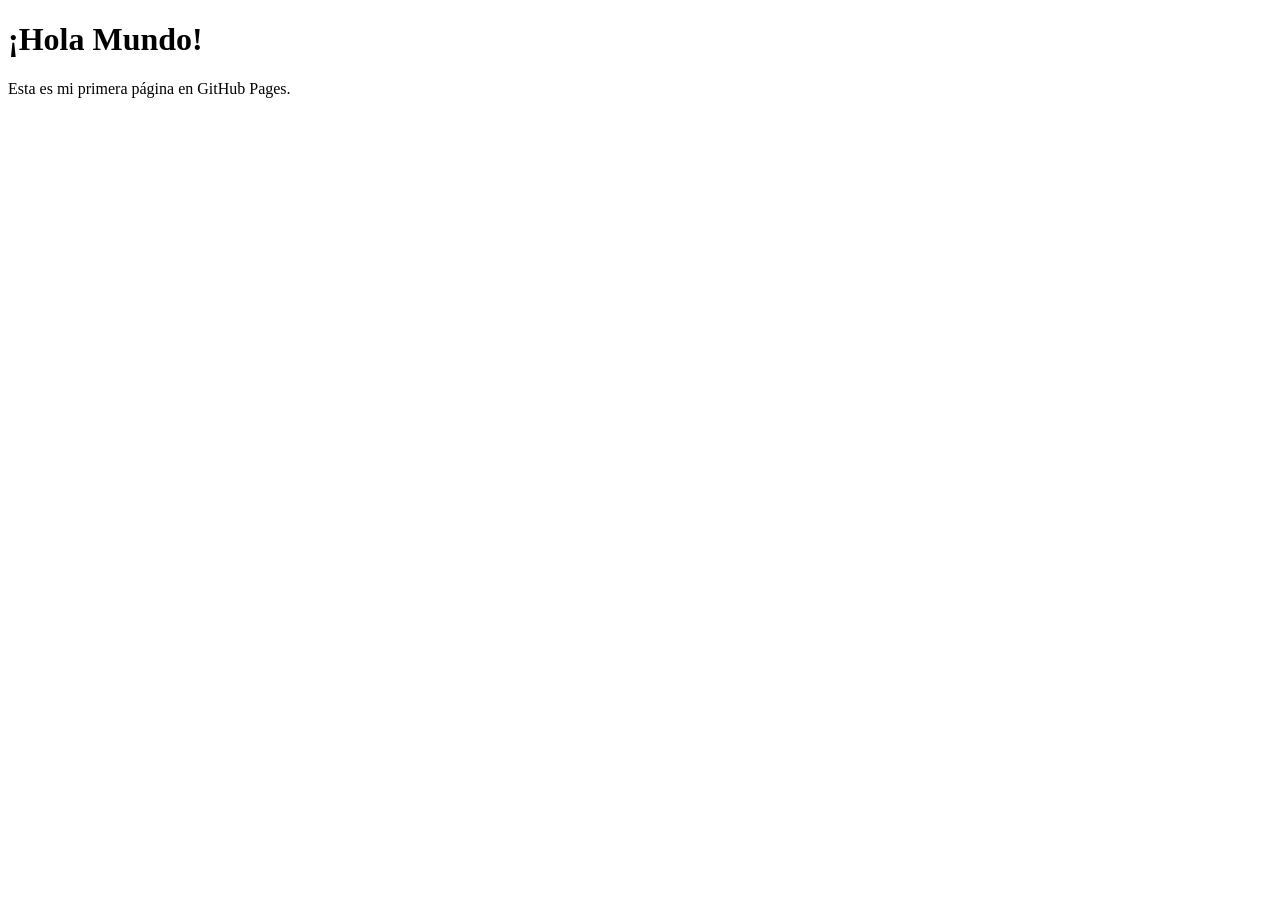
==== index.html @ 2bc8b4a2 "mi primer hola mundo" ====
<!DOCTYPE html>
<html lang="es">

<head>
    <meta charset="UTF-8">
    <meta name="viewport" content="width=device-width, initial-scale=1.0">
    <title>Mi Primera Página</title>
</head>

<body>
    <h1>¡Hola Mundo!</h1>
    <p>Esta es mi primera página en GitHub Pages.</p>
</body>

</html>
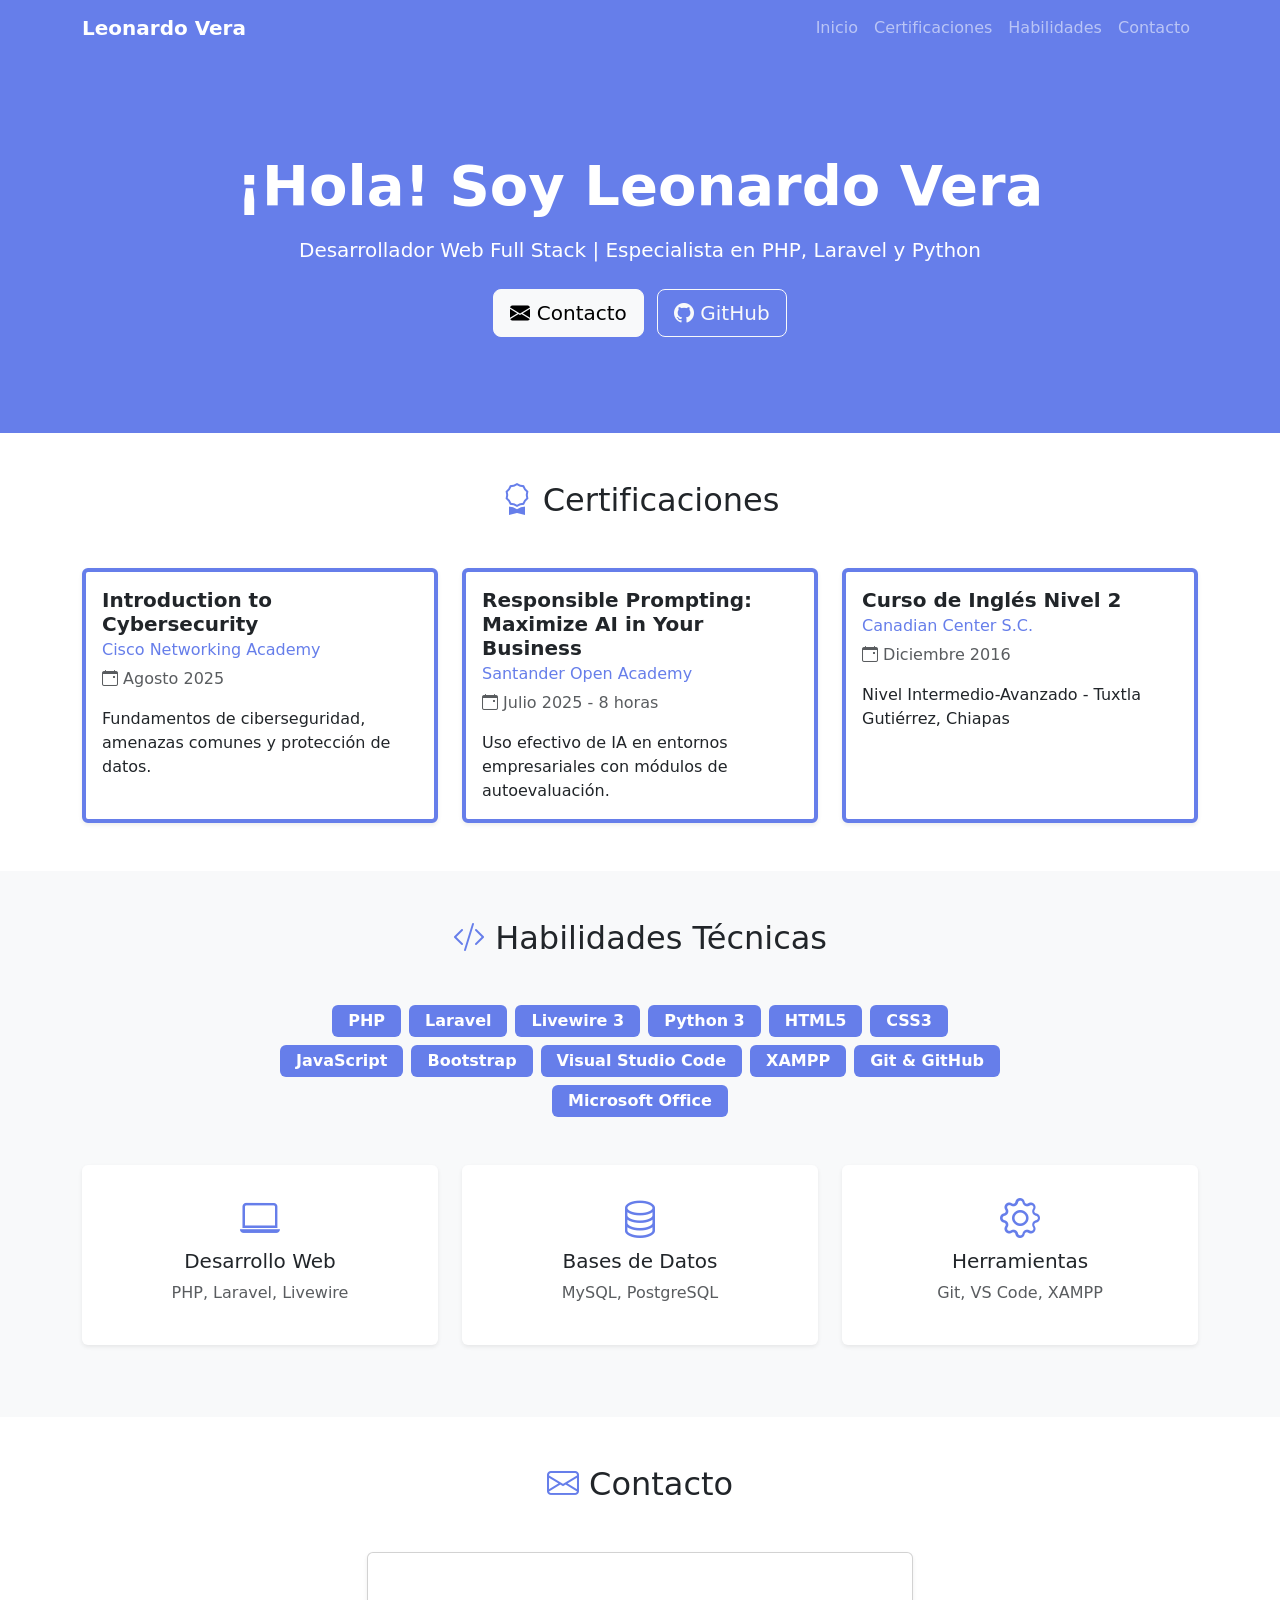
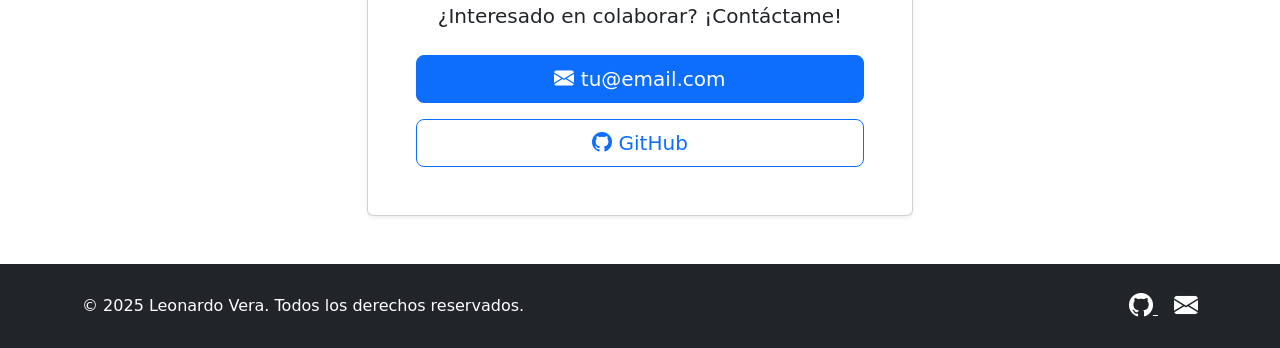
==== commit be27c5ab: "migracion de estilo" ====
--- a/index.html
+++ b/index.html
@@ -4,12 +4,223 @@
 <head>
     <meta charset="UTF-8">
     <meta name="viewport" content="width=device-width, initial-scale=1.0">
-    <title>Mi Primera Página</title>
+    <title>Leonardo Vera - Portafolio</title>
+
+    <!-- Bootstrap CSS -->
+    <link href="https://cdn.jsdelivr.net/npm/bootstrap@5.3.2/dist/css/bootstrap.min.css" rel="stylesheet">
+
+    <!-- Bootstrap Icons -->
+    <link rel="stylesheet" href="https://cdn.jsdelivr.net/npm/bootstrap-icons@1.11.1/font/bootstrap-icons.css">
+
+    <!-- Custom CSS (opcional para personalizaciones) -->
+    <link rel="stylesheet" href="css/styles.css">
 </head>
 
 <body>
-    <h1>¡Hola Mundo!</h1>
-    <p>Esta es mi primera página en GitHub Pages.</p>
+    <!-- Navbar -->
+    <nav class="navbar navbar-expand-lg navbar-dark bg-primary sticky-top">
+        <div class="container">
+            <a class="navbar-brand fw-bold" href="#inicio">Leonardo Vera</a>
+            <button class="navbar-toggler" type="button" data-bs-toggle="collapse" data-bs-target="#navbarNav">
+                <span class="navbar-toggler-icon"></span>
+            </button>
+            <div class="collapse navbar-collapse" id="navbarNav">
+                <ul class="navbar-nav ms-auto">
+                    <li class="nav-item">
+                        <a class="nav-link" href="#inicio">Inicio</a>
+                    </li>
+                    <li class="nav-item">
+                        <a class="nav-link" href="#certificaciones">Certificaciones</a>
+                    </li>
+                    <li class="nav-item">
+                        <a class="nav-link" href="#habilidades">Habilidades</a>
+                    </li>
+                    <li class="nav-item">
+                        <a class="nav-link" href="#contacto">Contacto</a>
+                    </li>
+                </ul>
+            </div>
+        </div>
+    </nav>
+
+    <!-- Hero Section -->
+    <section id="inicio" class="bg-primary text-white py-5">
+        <div class="container text-center py-5">
+            <h1 class="display-4 fw-bold mb-3">¡Hola! Soy Leonardo Vera</h1>
+            <p class="lead">Desarrollador Web Full Stack | Especialista en PHP, Laravel y Python</p>
+            <div class="mt-4">
+                <a href="#contacto" class="btn btn-light btn-lg me-2">
+                    <i class="bi bi-envelope-fill"></i> Contacto
+                </a>
+                <a href="https://github.com/LEOVERA0001" target="_blank" class="btn btn-outline-light btn-lg">
+                    <i class="bi bi-github"></i> GitHub
+                </a>
+            </div>
+        </div>
+    </section>
+
+    <!-- Certificaciones -->
+    <section id="certificaciones" class="py-5">
+        <div class="container">
+            <h2 class="text-center mb-5">
+                <i class="bi bi-award text-primary"></i> Certificaciones
+            </h2>
+
+            <div class="row g-4">
+                <div class="col-md-6 col-lg-4">
+                    <div class="card h-100 shadow-sm border-start border-primary border-4">
+                        <div class="card-body">
+                            <h5 class="card-title fw-bold">Introduction to Cybersecurity</h5>
+                            <h6 class="card-subtitle mb-2 text-primary">Cisco Networking Academy</h6>
+                            <p class="text-muted mb-3">
+                                <i class="bi bi-calendar-event"></i> Agosto 2025
+                            </p>
+                            <p class="card-text">
+                                Fundamentos de ciberseguridad, amenazas comunes y protección de datos.
+                            </p>
+                        </div>
+                    </div>
+                </div>
+
+                <div class="col-md-6 col-lg-4">
+                    <div class="card h-100 shadow-sm border-start border-primary border-4">
+                        <div class="card-body">
+                            <h5 class="card-title fw-bold">Responsible Prompting: Maximize AI in Your Business</h5>
+                            <h6 class="card-subtitle mb-2 text-primary">Santander Open Academy</h6>
+                            <p class="text-muted mb-3">
+                                <i class="bi bi-calendar-event"></i> Julio 2025 - 8 horas
+                            </p>
+                            <p class="card-text">
+                                Uso efectivo de IA en entornos empresariales con módulos de autoevaluación.
+                            </p>
+                        </div>
+                    </div>
+                </div>
+
+                <div class="col-md-6 col-lg-4">
+                    <div class="card h-100 shadow-sm border-start border-primary border-4">
+                        <div class="card-body">
+                            <h5 class="card-title fw-bold">Curso de Inglés Nivel 2</h5>
+                            <h6 class="card-subtitle mb-2 text-primary">Canadian Center S.C.</h6>
+                            <p class="text-muted mb-3">
+                                <i class="bi bi-calendar-event"></i> Diciembre 2016
+                            </p>
+                            <p class="card-text">
+                                Nivel Intermedio-Avanzado - Tuxtla Gutiérrez, Chiapas
+                            </p>
+                        </div>
+                    </div>
+                </div>
+            </div>
+        </div>
+    </section>
+
+    <!-- Habilidades -->
+    <section id="habilidades" class="py-5 bg-light">
+        <div class="container">
+            <h2 class="text-center mb-5">
+                <i class="bi bi-code-slash text-primary"></i> Habilidades Técnicas
+            </h2>
+
+            <div class="row justify-content-center">
+                <div class="col-lg-8">
+                    <div class="d-flex flex-wrap justify-content-center gap-2">
+                        <span class="badge bg-primary fs-6 py-2 px-3">PHP</span>
+                        <span class="badge bg-primary fs-6 py-2 px-3">Laravel</span>
+                        <span class="badge bg-primary fs-6 py-2 px-3">Livewire 3</span>
+                        <span class="badge bg-primary fs-6 py-2 px-3">Python 3</span>
+                        <span class="badge bg-primary fs-6 py-2 px-3">HTML5</span>
+                        <span class="badge bg-primary fs-6 py-2 px-3">CSS3</span>
+                        <span class="badge bg-primary fs-6 py-2 px-3">JavaScript</span>
+                        <span class="badge bg-primary fs-6 py-2 px-3">Bootstrap</span>
+                        <span class="badge bg-primary fs-6 py-2 px-3">Visual Studio Code</span>
+                        <span class="badge bg-primary fs-6 py-2 px-3">XAMPP</span>
+                        <span class="badge bg-primary fs-6 py-2 px-3">Git & GitHub</span>
+                        <span class="badge bg-primary fs-6 py-2 px-3">Microsoft Office</span>
+                    </div>
+                </div>
+            </div>
+
+            <!-- Herramientas adicionales -->
+            <div class="row mt-5">
+                <div class="col-md-4 text-center mb-4">
+                    <div class="p-4 bg-white rounded shadow-sm">
+                        <i class="bi bi-laptop text-primary fs-1 mb-3"></i>
+                        <h5>Desarrollo Web</h5>
+                        <p class="text-muted">PHP, Laravel, Livewire</p>
+                    </div>
+                </div>
+                <div class="col-md-4 text-center mb-4">
+                    <div class="p-4 bg-white rounded shadow-sm">
+                        <i class="bi bi-database text-primary fs-1 mb-3"></i>
+                        <h5>Bases de Datos</h5>
+                        <p class="text-muted">MySQL, PostgreSQL</p>
+                    </div>
+                </div>
+                <div class="col-md-4 text-center mb-4">
+                    <div class="p-4 bg-white rounded shadow-sm">
+                        <i class="bi bi-gear text-primary fs-1 mb-3"></i>
+                        <h5>Herramientas</h5>
+                        <p class="text-muted">Git, VS Code, XAMPP</p>
+                    </div>
+                </div>
+            </div>
+        </div>
+    </section>
+
+    <!-- Contacto -->
+    <section id="contacto" class="py-5">
+        <div class="container">
+            <h2 class="text-center mb-5">
+                <i class="bi bi-envelope text-primary"></i> Contacto
+            </h2>
+
+            <div class="row justify-content-center">
+                <div class="col-lg-6">
+                    <div class="card shadow-sm">
+                        <div class="card-body text-center p-5">
+                            <p class="lead mb-4">¿Interesado en colaborar? ¡Contáctame!</p>
+
+                            <div class="d-grid gap-3">
+                                <a href="mailto:tu@email.com" class="btn btn-primary btn-lg">
+                                    <i class="bi bi-envelope-fill"></i> tu@email.com
+                                </a>
+                                <a href="https://github.com/LEOVERA0001" target="_blank"
+                                    class="btn btn-outline-primary btn-lg">
+                                    <i class="bi bi-github"></i> GitHub
+                                </a>
+                            </div>
+                        </div>
+                    </div>
+                </div>
+            </div>
+        </div>
+    </section>
+
+    <!-- Footer -->
+    <footer class="bg-dark text-white py-4">
+        <div class="container">
+            <div class="row align-items-center">
+                <div class="col-md-6 text-center text-md-start mb-3 mb-md-0">
+                    <p class="mb-0">&copy; 2025 Leonardo Vera. Todos los derechos reservados.</p>
+                </div>
+                <div class="col-md-6 text-center text-md-end">
+                    <a href="https://github.com/LEOVERA0001" target="_blank" class="text-white me-3">
+                        <i class="bi bi-github fs-4"></i>
+                    </a>
+                    <a href="mailto:tu@email.com" class="text-white">
+                        <i class="bi bi-envelope-fill fs-4"></i>
+                    </a>
+                </div>
+            </div>
+        </div>
+    </footer>
+
+    <!-- Bootstrap JS Bundle -->
+    <script src="https://cdn.jsdelivr.net/npm/bootstrap@5.3.2/dist/js/bootstrap.bundle.min.js"></script>
+
+    <!-- Custom JS -->
+    <script src="js/main.js"></script>
 </body>
 
 </html>
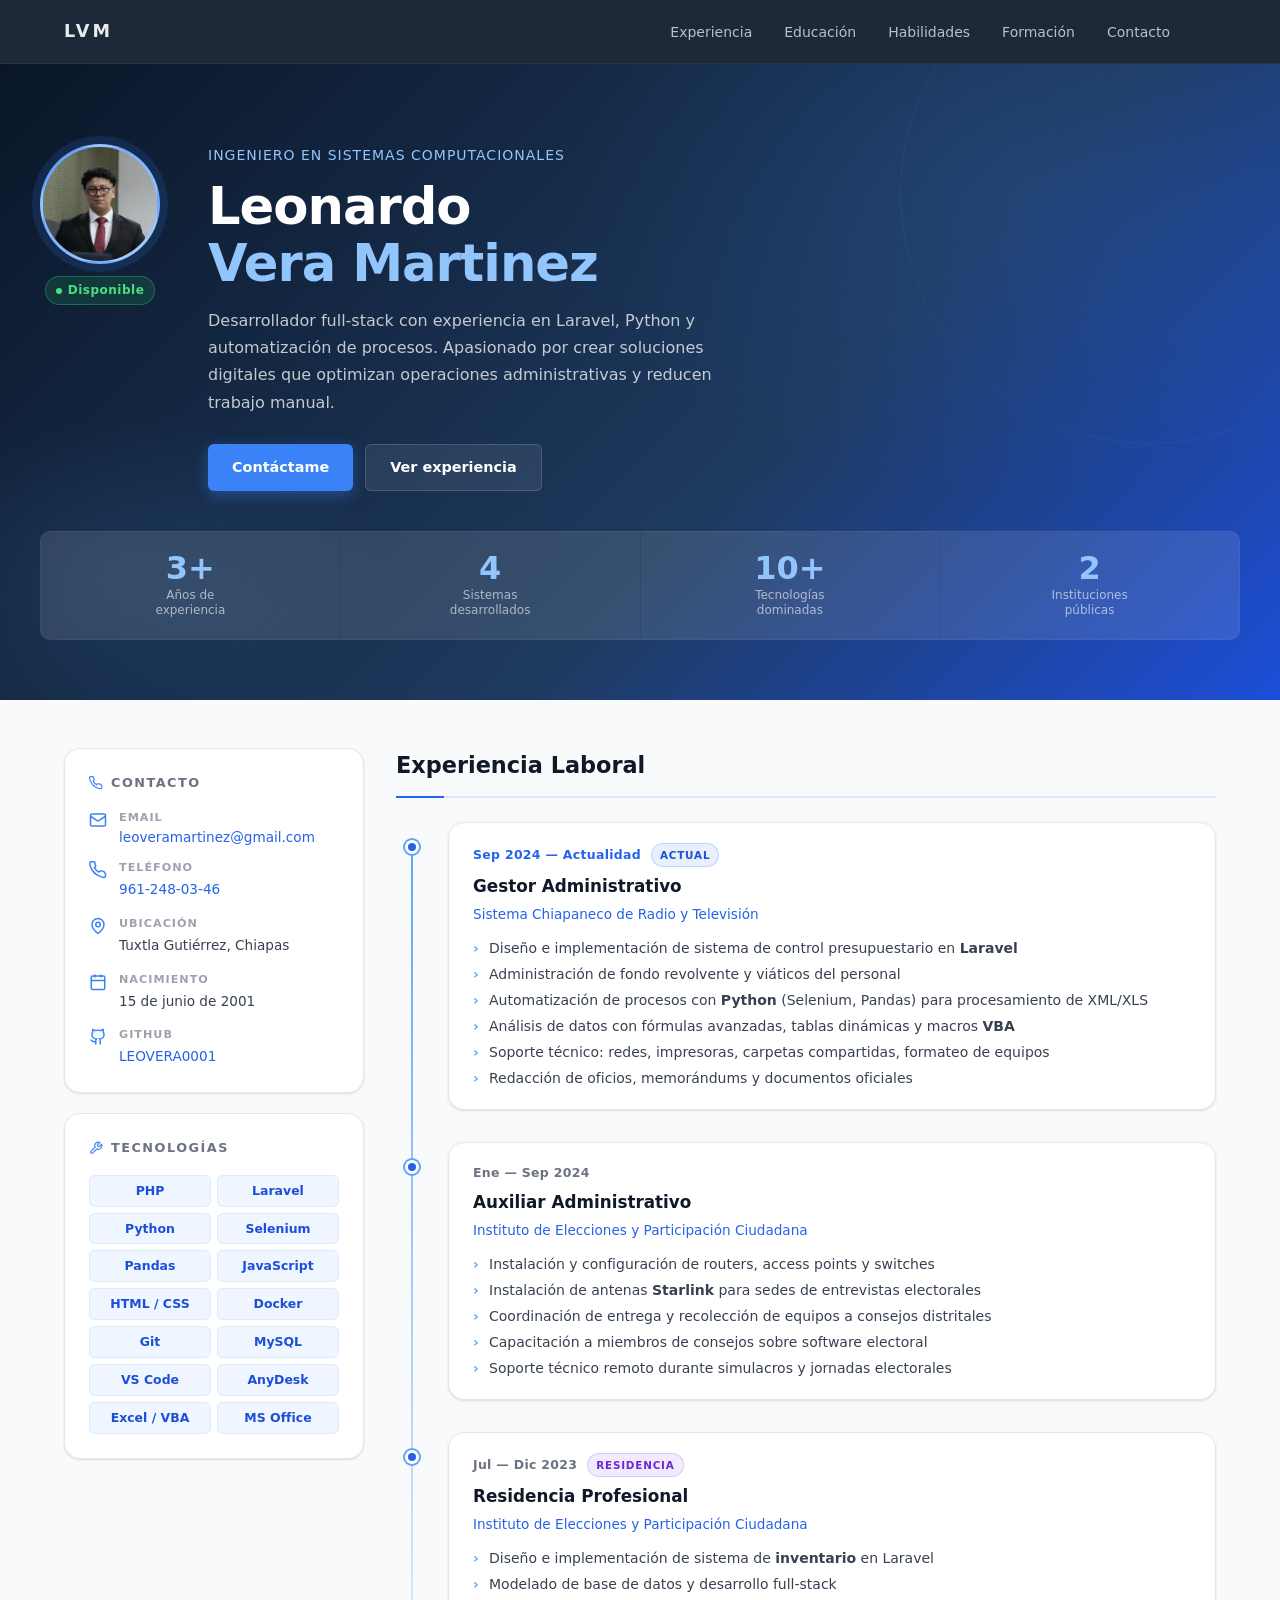
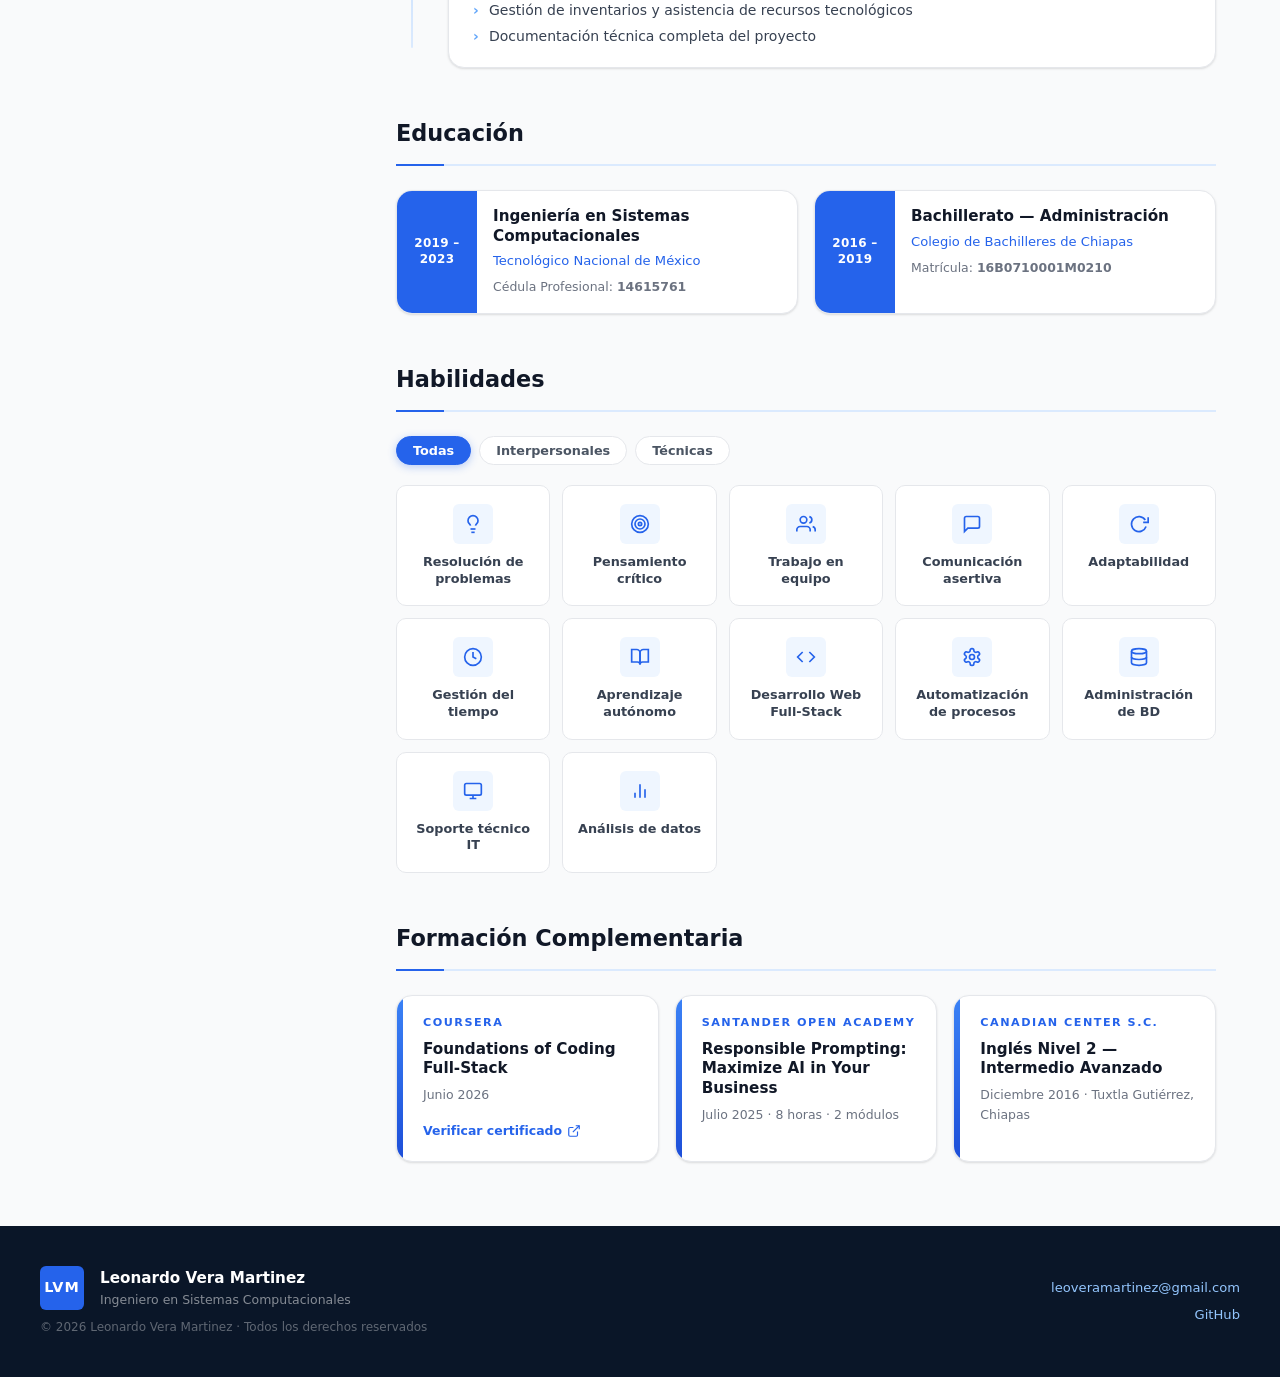
==== commit 3b6d38f8: "modificaciones cv" ====
--- a/index.html
+++ b/index.html
@@ -1,226 +1,402 @@
 <!DOCTYPE html>
 <html lang="es">
-
 <head>
     <meta charset="UTF-8">
     <meta name="viewport" content="width=device-width, initial-scale=1.0">
-    <title>Leonardo Vera - Portafolio</title>
-
-    <!-- Bootstrap CSS -->
-    <link href="https://cdn.jsdelivr.net/npm/bootstrap@5.3.2/dist/css/bootstrap.min.css" rel="stylesheet">
-
-    <!-- Bootstrap Icons -->
-    <link rel="stylesheet" href="https://cdn.jsdelivr.net/npm/bootstrap-icons@1.11.1/font/bootstrap-icons.css">
-
-    <!-- Custom CSS (opcional para personalizaciones) -->
+    <title>Leonardo Vera Martinez — Ingeniero en Sistemas</title>
     <link rel="stylesheet" href="css/styles.css">
 </head>
-
 <body>
-    <!-- Navbar -->
-    <nav class="navbar navbar-expand-lg navbar-dark bg-primary sticky-top">
-        <div class="container">
-            <a class="navbar-brand fw-bold" href="#inicio">Leonardo Vera</a>
-            <button class="navbar-toggler" type="button" data-bs-toggle="collapse" data-bs-target="#navbarNav">
-                <span class="navbar-toggler-icon"></span>
+
+    <!-- NAVEGACION -->
+    <nav class="nav" id="navbar">
+        <div class="nav__container">
+            <a href="#hero" class="nav__logo">LVM</a>
+            <ul class="nav__links" id="navLinks">
+                <li><a href="#experiencia" class="nav__link" data-section="experiencia">Experiencia</a></li>
+                <li><a href="#educacion"   class="nav__link" data-section="educacion">Educación</a></li>
+                <li><a href="#habilidades" class="nav__link" data-section="habilidades">Habilidades</a></li>
+                <li><a href="#formacion"   class="nav__link" data-section="formacion">Formación</a></li>
+                <li><a href="#contacto"    class="nav__link" data-section="contacto">Contacto</a></li>
+            </ul>
+            <button class="nav__hamburger" id="hamburger" aria-label="Abrir menú" aria-expanded="false">
+                <span></span><span></span><span></span>
             </button>
-            <div class="collapse navbar-collapse" id="navbarNav">
-                <ul class="navbar-nav ms-auto">
-                    <li class="nav-item">
-                        <a class="nav-link" href="#inicio">Inicio</a>
+        </div>
+        <div class="nav__mobile" id="mobileMenu" aria-hidden="true">
+            <ul class="nav__mobile-links">
+                <li><a href="#experiencia" class="nav__link">Experiencia</a></li>
+                <li><a href="#educacion"   class="nav__link">Educación</a></li>
+                <li><a href="#habilidades" class="nav__link">Habilidades</a></li>
+                <li><a href="#formacion"   class="nav__link">Formación</a></li>
+                <li><a href="#contacto"    class="nav__link">Contacto</a></li>
+            </ul>
+        </div>
+    </nav>
+
+    <!-- HERO -->
+    <header class="hero" id="hero">
+        <div class="hero__grid">
+            <div class="hero__avatar-wrap">
+                <div class="hero__avatar">
+                    <img src="resources/img/yo.jpg" alt="Leonardo Vera Martinez" class="hero__avatar-img">
+                </div>
+                <span class="hero__status">Disponible</span>
+            </div>
+
+            <div class="hero__body">
+                <p class="hero__eyebrow">Ingeniero en Sistemas Computacionales</p>
+                <h1 class="hero__name">Leonardo<br><span>Vera Martinez</span></h1>
+                <p class="hero__desc">
+                    Desarrollador full-stack con experiencia en Laravel, Python y automatización
+                    de procesos. Apasionado por crear soluciones digitales que optimizan
+                    operaciones administrativas y reducen trabajo manual.
+                </p>
+                <div class="hero__actions">
+                    <a href="#contacto" class="btn btn--primary">Contáctame</a>
+                    <a href="#experiencia" class="btn btn--ghost">Ver experiencia</a>
+                </div>
+            </div>
+
+            <div class="hero__stats">
+                <div class="hero__stat">
+                    <strong>3+</strong>
+                    <span>Años de<br>experiencia</span>
+                </div>
+                <div class="hero__stat">
+                    <strong>4</strong>
+                    <span>Sistemas<br>desarrollados</span>
+                </div>
+                <div class="hero__stat">
+                    <strong>10+</strong>
+                    <span>Tecnologías<br>dominadas</span>
+                </div>
+                <div class="hero__stat">
+                    <strong>2</strong>
+                    <span>Instituciones<br>públicas</span>
+                </div>
+            </div>
+        </div>
+    </header>
+
+    <!-- CONTENIDO PRINCIPAL -->
+    <main class="cv-layout">
+
+        <!-- COLUMNA LATERAL -->
+        <aside class="sidebar">
+
+            <!-- Contacto -->
+            <section class="card reveal" id="contacto">
+                <h2 class="card__title">
+                    <svg xmlns="http://www.w3.org/2000/svg" viewBox="0 0 24 24" fill="none" stroke="currentColor" stroke-width="2"><path d="M22 16.92v3a2 2 0 0 1-2.18 2 19.79 19.79 0 0 1-8.63-3.07A19.5 19.5 0 0 1 4.14 12a19.79 19.79 0 0 1-3.07-8.67A2 2 0 0 1 3.05 1h3a2 2 0 0 1 2 1.72c.127.96.361 1.903.7 2.81a2 2 0 0 1-.45 2.11L7.09 8.91a16 16 0 0 0 6 6l1.27-1.27a2 2 0 0 1 2.11-.45c.907.339 1.85.573 2.81.7A2 2 0 0 1 21 16z"/></svg>
+                    Contacto
+                </h2>
+                <ul class="contact-list">
+                    <li class="contact-item">
+                        <svg xmlns="http://www.w3.org/2000/svg" viewBox="0 0 24 24" fill="none" stroke="currentColor" stroke-width="2"><rect width="20" height="16" x="2" y="4" rx="2"/><path d="m22 7-8.97 5.7a1.94 1.94 0 0 1-2.06 0L2 7"/></svg>
+                        <div class="contact-detail">
+                            <span class="contact-label">Email</span>
+                            <button class="contact-copy" data-value="leoveramartinez@gmail.com" title="Copiar email">
+                                leoveramartinez@gmail.com
+                            </button>
+                        </div>
                     </li>
-                    <li class="nav-item">
-                        <a class="nav-link" href="#certificaciones">Certificaciones</a>
+                    <li class="contact-item">
+                        <svg xmlns="http://www.w3.org/2000/svg" viewBox="0 0 24 24" fill="none" stroke="currentColor" stroke-width="2"><path d="M22 16.92v3a2 2 0 0 1-2.18 2 19.79 19.79 0 0 1-8.63-3.07A19.5 19.5 0 0 1 4.14 12a19.79 19.79 0 0 1-3.07-8.67A2 2 0 0 1 3.05 1h3a2 2 0 0 1 2 1.72c.127.96.361 1.903.7 2.81a2 2 0 0 1-.45 2.11L7.09 8.91a16 16 0 0 0 6 6l1.27-1.27a2 2 0 0 1 2.11-.45c.907.339 1.85.573 2.81.7A2 2 0 0 1 21 16z"/></svg>
+                        <div class="contact-detail">
+                            <span class="contact-label">Teléfono</span>
+                            <a href="tel:9612480346" class="contact-link">961-248-03-46</a>
+                        </div>
                     </li>
-                    <li class="nav-item">
-                        <a class="nav-link" href="#habilidades">Habilidades</a>
+                    <li class="contact-item">
+                        <svg xmlns="http://www.w3.org/2000/svg" viewBox="0 0 24 24" fill="none" stroke="currentColor" stroke-width="2"><path d="M20 10c0 6-8 12-8 12s-8-6-8-12a8 8 0 0 1 16 0Z"/><circle cx="12" cy="10" r="3"/></svg>
+                        <div class="contact-detail">
+                            <span class="contact-label">Ubicación</span>
+                            <span class="contact-text">Tuxtla Gutiérrez, Chiapas</span>
+                        </div>
                     </li>
-                    <li class="nav-item">
-                        <a class="nav-link" href="#contacto">Contacto</a>
+                    <li class="contact-item">
+                        <svg xmlns="http://www.w3.org/2000/svg" viewBox="0 0 24 24" fill="none" stroke="currentColor" stroke-width="2"><rect width="18" height="18" x="3" y="4" rx="2" ry="2"/><line x1="16" x2="16" y1="2" y2="6"/><line x1="8" x2="8" y1="2" y2="6"/><line x1="3" x2="21" y1="10" y2="10"/></svg>
+                        <div class="contact-detail">
+                            <span class="contact-label">Nacimiento</span>
+                            <span class="contact-text">15 de junio de 2001</span>
+                        </div>
+                    </li>
+                    <li class="contact-item">
+                        <svg xmlns="http://www.w3.org/2000/svg" viewBox="0 0 24 24" fill="none" stroke="currentColor" stroke-width="2"><path d="M15 22v-4a4.8 4.8 0 0 0-1-3.5c3 0 6-2 6-5.5.08-1.25-.27-2.48-1-3.5.28-1.15.28-2.35 0-3.5 0 0-1 0-3 1.5-2.64-.5-5.36-.5-8 0C6 2 5 2 5 2c-.3 1.15-.3 2.35 0 3.5A5.403 5.403 0 0 0 4 9c0 3.5 3 5.5 6 5.5-.39.49-.68 1.05-.85 1.65-.17.6-.22 1.23-.15 1.85v4"/><path d="M9 18c-4.51 2-5-2-7-2"/></svg>
+                        <div class="contact-detail">
+                            <span class="contact-label">GitHub</span>
+                            <a href="https://github.com/LEOVERA0001" target="_blank" rel="noopener" class="contact-link">LEOVERA0001</a>
+                        </div>
                     </li>
                 </ul>
+            </section>
+
+            <!-- Herramientas -->
+            <section class="card reveal">
+                <h2 class="card__title">
+                    <svg xmlns="http://www.w3.org/2000/svg" viewBox="0 0 24 24" fill="none" stroke="currentColor" stroke-width="2"><path d="M14.7 6.3a1 1 0 0 0 0 1.4l1.6 1.6a1 1 0 0 0 1.4 0l3.77-3.77a6 6 0 0 1-7.94 7.94l-6.91 6.91a2.12 2.12 0 0 1-3-3l6.91-6.91a6 6 0 0 1 7.94-7.94l-3.76 3.76z"/></svg>
+                    Tecnologías
+                </h2>
+                <div class="tools-grid">
+                    <span class="tool">PHP</span>
+                    <span class="tool">Laravel</span>
+                    <span class="tool">Python</span>
+                    <span class="tool">Selenium</span>
+                    <span class="tool">Pandas</span>
+                    <span class="tool">JavaScript</span>
+                    <span class="tool">HTML / CSS</span>
+                    <span class="tool">Docker</span>
+                    <span class="tool">Git</span>
+                    <span class="tool">MySQL</span>
+                    <span class="tool">VS Code</span>
+                    <span class="tool">AnyDesk</span>
+                    <span class="tool">Excel / VBA</span>
+                    <span class="tool">MS Office</span>
+                </div>
+            </section>
+
+        </aside>
+
+        <!-- COLUMNA PRINCIPAL -->
+        <div class="main-content">
+
+            <!-- Experiencia -->
+            <section id="experiencia">
+                <h2 class="section-title">Experiencia Laboral</h2>
+
+                <div class="timeline">
+
+                    <article class="timeline-item reveal">
+                        <div class="timeline-dot"></div>
+                        <div class="timeline-card">
+                            <div class="timeline-meta">
+                                <span class="timeline-period current">Sep 2024 — Actualidad</span>
+                                <span class="timeline-badge">Actual</span>
+                            </div>
+                            <h3 class="timeline-role">Gestor Administrativo</h3>
+                            <p class="timeline-org">Sistema Chiapaneco de Radio y Televisión</p>
+                            <ul class="timeline-duties">
+                                <li>Diseño e implementación de sistema de control presupuestario en <strong>Laravel</strong></li>
+                                <li>Administración de fondo revolvente y viáticos del personal</li>
+                                <li>Automatización de procesos con <strong>Python</strong> (Selenium, Pandas) para procesamiento de XML/XLS</li>
+                                <li>Análisis de datos con fórmulas avanzadas, tablas dinámicas y macros <strong>VBA</strong></li>
+                                <li>Soporte técnico: redes, impresoras, carpetas compartidas, formateo de equipos</li>
+                                <li>Redacción de oficios, memorándums y documentos oficiales</li>
+                            </ul>
+                        </div>
+                    </article>
+
+                    <article class="timeline-item reveal">
+                        <div class="timeline-dot"></div>
+                        <div class="timeline-card">
+                            <div class="timeline-meta">
+                                <span class="timeline-period">Ene — Sep 2024</span>
+                            </div>
+                            <h3 class="timeline-role">Auxiliar Administrativo</h3>
+                            <p class="timeline-org">Instituto de Elecciones y Participación Ciudadana</p>
+                            <ul class="timeline-duties">
+                                <li>Instalación y configuración de routers, access points y switches</li>
+                                <li>Instalación de antenas <strong>Starlink</strong> para sedes de entrevistas electorales</li>
+                                <li>Coordinación de entrega y recolección de equipos a consejos distritales</li>
+                                <li>Capacitación a miembros de consejos sobre software electoral</li>
+                                <li>Soporte técnico remoto durante simulacros y jornadas electorales</li>
+                            </ul>
+                        </div>
+                    </article>
+
+                    <article class="timeline-item reveal">
+                        <div class="timeline-dot"></div>
+                        <div class="timeline-card">
+                            <div class="timeline-meta">
+                                <span class="timeline-period">Jul — Dic 2023</span>
+                                <span class="timeline-badge internship">Residencia</span>
+                            </div>
+                            <h3 class="timeline-role">Residencia Profesional</h3>
+                            <p class="timeline-org">Instituto de Elecciones y Participación Ciudadana</p>
+                            <ul class="timeline-duties">
+                                <li>Diseño e implementación de sistema de <strong>inventario</strong> en Laravel</li>
+                                <li>Modelado de base de datos y desarrollo full-stack</li>
+                                <li>Gestión de inventarios y asistencia de recursos tecnológicos</li>
+                                <li>Documentación técnica completa del proyecto</li>
+                            </ul>
+                        </div>
+                    </article>
+
+                </div>
+            </section>
+
+            <!-- Educacion -->
+            <section id="educacion">
+                <h2 class="section-title">Educación</h2>
+                <div class="edu-grid">
+                    <div class="edu-card reveal">
+                        <div class="edu-year">2019 – 2023</div>
+                        <div class="edu-body">
+                            <h3 class="edu-degree">Ingeniería en Sistemas Computacionales</h3>
+                            <p class="edu-school">Tecnológico Nacional de México</p>
+                            <p class="edu-detail">Cédula Profesional: <strong>14615761</strong></p>
+                        </div>
+                    </div>
+                    <div class="edu-card reveal">
+                        <div class="edu-year">2016 – 2019</div>
+                        <div class="edu-body">
+                            <h3 class="edu-degree">Bachillerato — Administración</h3>
+                            <p class="edu-school">Colegio de Bachilleres de Chiapas</p>
+                            <p class="edu-detail">Matrícula: <strong>16B0710001M0210</strong></p>
+                        </div>
+                    </div>
+                </div>
+            </section>
+
+            <!-- Habilidades -->
+            <section id="habilidades">
+                <h2 class="section-title">Habilidades</h2>
+                <div class="skills-filters" role="group" aria-label="Filtrar habilidades">
+                    <button class="filter-btn active" data-filter="all">Todas</button>
+                    <button class="filter-btn" data-filter="soft">Interpersonales</button>
+                    <button class="filter-btn" data-filter="tech">Técnicas</button>
+                </div>
+                <div class="skills-grid" id="skillsGrid">
+                    <div class="skill-card reveal" data-category="soft">
+                        <div class="skill-icon">
+                            <svg xmlns="http://www.w3.org/2000/svg" viewBox="0 0 24 24" fill="none" stroke="currentColor" stroke-width="2"><path d="M15 14c.2-1 .7-1.7 1.5-2.5 1-.9 1.5-2.2 1.5-3.5A6 6 0 0 0 6 8c0 1 .2 2.2 1.5 3.5.7.7 1.3 1.5 1.5 2.5"/><path d="M9 18h6"/><path d="M10 22h4"/></svg>
+                        </div>
+                        <p>Resolución de problemas</p>
+                    </div>
+                    <div class="skill-card reveal" data-category="soft">
+                        <div class="skill-icon">
+                            <svg xmlns="http://www.w3.org/2000/svg" viewBox="0 0 24 24" fill="none" stroke="currentColor" stroke-width="2"><circle cx="12" cy="12" r="10"/><circle cx="12" cy="12" r="6"/><circle cx="12" cy="12" r="2"/></svg>
+                        </div>
+                        <p>Pensamiento crítico</p>
+                    </div>
+                    <div class="skill-card reveal" data-category="soft">
+                        <div class="skill-icon">
+                            <svg xmlns="http://www.w3.org/2000/svg" viewBox="0 0 24 24" fill="none" stroke="currentColor" stroke-width="2"><path d="M17 21v-2a4 4 0 0 0-4-4H5a4 4 0 0 0-4 4v2"/><circle cx="9" cy="7" r="4"/><path d="M23 21v-2a4 4 0 0 0-3-3.87M16 3.13a4 4 0 0 1 0 7.75"/></svg>
+                        </div>
+                        <p>Trabajo en equipo</p>
+                    </div>
+                    <div class="skill-card reveal" data-category="soft">
+                        <div class="skill-icon">
+                            <svg xmlns="http://www.w3.org/2000/svg" viewBox="0 0 24 24" fill="none" stroke="currentColor" stroke-width="2"><path d="M21 15a2 2 0 0 1-2 2H7l-4 4V5a2 2 0 0 1 2-2h14a2 2 0 0 1 2 2z"/></svg>
+                        </div>
+                        <p>Comunicación asertiva</p>
+                    </div>
+                    <div class="skill-card reveal" data-category="soft">
+                        <div class="skill-icon">
+                            <svg xmlns="http://www.w3.org/2000/svg" viewBox="0 0 24 24" fill="none" stroke="currentColor" stroke-width="2"><polyline points="23 4 23 10 17 10"/><path d="M20.49 15a9 9 0 1 1-.94-7.81"/></svg>
+                        </div>
+                        <p>Adaptabilidad</p>
+                    </div>
+                    <div class="skill-card reveal" data-category="soft">
+                        <div class="skill-icon">
+                            <svg xmlns="http://www.w3.org/2000/svg" viewBox="0 0 24 24" fill="none" stroke="currentColor" stroke-width="2"><circle cx="12" cy="12" r="10"/><polyline points="12 6 12 12 16 14"/></svg>
+                        </div>
+                        <p>Gestión del tiempo</p>
+                    </div>
+                    <div class="skill-card reveal" data-category="soft">
+                        <div class="skill-icon">
+                            <svg xmlns="http://www.w3.org/2000/svg" viewBox="0 0 24 24" fill="none" stroke="currentColor" stroke-width="2"><path d="M2 3h6a4 4 0 0 1 4 4v14a3 3 0 0 0-3-3H2z"/><path d="M22 3h-6a4 4 0 0 0-4 4v14a3 3 0 0 1 3-3h7z"/></svg>
+                        </div>
+                        <p>Aprendizaje autónomo</p>
+                    </div>
+                    <div class="skill-card reveal" data-category="tech">
+                        <div class="skill-icon">
+                            <svg xmlns="http://www.w3.org/2000/svg" viewBox="0 0 24 24" fill="none" stroke="currentColor" stroke-width="2"><polyline points="16 18 22 12 16 6"/><polyline points="8 6 2 12 8 18"/></svg>
+                        </div>
+                        <p>Desarrollo Web Full-Stack</p>
+                    </div>
+                    <div class="skill-card reveal" data-category="tech">
+                        <div class="skill-icon">
+                            <svg xmlns="http://www.w3.org/2000/svg" viewBox="0 0 24 24" fill="none" stroke="currentColor" stroke-width="2"><path d="M12.22 2h-.44a2 2 0 0 0-2 2v.18a2 2 0 0 1-1 1.73l-.43.25a2 2 0 0 1-2 0l-.15-.08a2 2 0 0 0-2.73.73l-.22.38a2 2 0 0 0 .73 2.73l.15.1a2 2 0 0 1 1 1.72v.51a2 2 0 0 1-1 1.74l-.15.09a2 2 0 0 0-.73 2.73l.22.38a2 2 0 0 0 2.73.73l.15-.08a2 2 0 0 1 2 0l.43.25a2 2 0 0 1 1 1.73V20a2 2 0 0 0 2 2h.44a2 2 0 0 0 2-2v-.18a2 2 0 0 1 1-1.73l.43-.25a2 2 0 0 1 2 0l.15.08a2 2 0 0 0 2.73-.73l.22-.39a2 2 0 0 0-.73-2.73l-.15-.08a2 2 0 0 1-1-1.74v-.5a2 2 0 0 1 1-1.74l.15-.09a2 2 0 0 0 .73-2.73l-.22-.38a2 2 0 0 0-2.73-.73l-.15.08a2 2 0 0 1-2 0l-.43-.25a2 2 0 0 1-1-1.73V4a2 2 0 0 0-2-2z"/><circle cx="12" cy="12" r="3"/></svg>
+                        </div>
+                        <p>Automatización de procesos</p>
+                    </div>
+                    <div class="skill-card reveal" data-category="tech">
+                        <div class="skill-icon">
+                            <svg xmlns="http://www.w3.org/2000/svg" viewBox="0 0 24 24" fill="none" stroke="currentColor" stroke-width="2"><ellipse cx="12" cy="5" rx="9" ry="3"/><path d="M21 12c0 1.66-4 3-9 3s-9-1.34-9-3"/><path d="M3 5v14c0 1.66 4 3 9 3s9-1.34 9-3V5"/></svg>
+                        </div>
+                        <p>Administración de BD</p>
+                    </div>
+                    <div class="skill-card reveal" data-category="tech">
+                        <div class="skill-icon">
+                            <svg xmlns="http://www.w3.org/2000/svg" viewBox="0 0 24 24" fill="none" stroke="currentColor" stroke-width="2"><rect x="2" y="3" width="20" height="14" rx="2"/><path d="M8 21h8M12 17v4"/></svg>
+                        </div>
+                        <p>Soporte técnico IT</p>
+                    </div>
+                    <div class="skill-card reveal" data-category="tech">
+                        <div class="skill-icon">
+                            <svg xmlns="http://www.w3.org/2000/svg" viewBox="0 0 24 24" fill="none" stroke="currentColor" stroke-width="2"><line x1="18" y1="20" x2="18" y2="10"/><line x1="12" y1="20" x2="12" y2="4"/><line x1="6" y1="20" x2="6" y2="14"/></svg>
+                        </div>
+                        <p>Análisis de datos</p>
+                    </div>
+                </div>
+            </section>
+
+            <!-- Formación Complementaria -->
+            <section id="formacion">
+                <h2 class="section-title">Formación Complementaria</h2>
+                <div class="cert-grid">
+
+                    <div class="cert-card reveal">
+                        <div class="cert-stripe"></div>
+                        <div class="cert-body">
+                            <span class="cert-issuer">Coursera</span>
+                            <h3 class="cert-name">Foundations of Coding Full-Stack</h3>
+                            <p class="cert-date">Junio 2026</p>
+                            <a href="https://coursera.org/verify/SC9LSW78S19R" target="_blank" rel="noopener" class="cert-verify">
+                                Verificar certificado
+                                <svg xmlns="http://www.w3.org/2000/svg" viewBox="0 0 24 24" fill="none" stroke="currentColor" stroke-width="2" width="14" height="14"><path d="M18 13v6a2 2 0 0 1-2 2H5a2 2 0 0 1-2-2V8a2 2 0 0 1 2-2h6"/><polyline points="15 3 21 3 21 9"/><line x1="10" x2="21" y1="14" y2="3"/></svg>
+                            </a>
+                        </div>
+                    </div>
+
+                    <div class="cert-card reveal">
+                        <div class="cert-stripe"></div>
+                        <div class="cert-body">
+                            <span class="cert-issuer">Santander Open Academy</span>
+                            <h3 class="cert-name">Responsible Prompting: Maximize AI in Your Business</h3>
+                            <p class="cert-date">Julio 2025 · 8 horas · 2 módulos</p>
+                        </div>
+                    </div>
+
+                    <div class="cert-card reveal">
+                        <div class="cert-stripe"></div>
+                        <div class="cert-body">
+                            <span class="cert-issuer">Canadian Center S.C.</span>
+                            <h3 class="cert-name">Inglés Nivel 2 — Intermedio Avanzado</h3>
+                            <p class="cert-date">Diciembre 2016 · Tuxtla Gutiérrez, Chiapas</p>
+                        </div>
+                    </div>
+
+                </div>
+            </section>
+
+        </div><!-- /main-content -->
+
+    </main>
+
+    <!-- FOOTER -->
+    <footer class="footer">
+        <div class="footer__inner">
+            <div class="footer__brand">
+                <span class="footer__initials">LVM</span>
+                <div>
+                    <p class="footer__name">Leonardo Vera Martinez</p>
+                    <p class="footer__title">Ingeniero en Sistemas Computacionales</p>
+                </div>
             </div>
-        </div>
-    </nav>
-
-    <!-- Hero Section -->
-    <section id="inicio" class="bg-primary text-white py-5">
-        <div class="container text-center py-5">
-            <h1 class="display-4 fw-bold mb-3">¡Hola! Soy Leonardo Vera</h1>
-            <p class="lead">Desarrollador Web Full Stack | Especialista en PHP, Laravel y Python</p>
-            <div class="mt-4">
-                <a href="#contacto" class="btn btn-light btn-lg me-2">
-                    <i class="bi bi-envelope-fill"></i> Contacto
-                </a>
-                <a href="https://github.com/LEOVERA0001" target="_blank" class="btn btn-outline-light btn-lg">
-                    <i class="bi bi-github"></i> GitHub
-                </a>
+            <div class="footer__links">
+                <a href="mailto:leoveramartinez@gmail.com" class="footer__link">leoveramartinez@gmail.com</a>
+                <a href="https://github.com/LEOVERA0001" target="_blank" rel="noopener" class="footer__link">GitHub</a>
             </div>
-        </div>
-    </section>
-
-    <!-- Certificaciones -->
-    <section id="certificaciones" class="py-5">
-        <div class="container">
-            <h2 class="text-center mb-5">
-                <i class="bi bi-award text-primary"></i> Certificaciones
-            </h2>
-
-            <div class="row g-4">
-                <div class="col-md-6 col-lg-4">
-                    <div class="card h-100 shadow-sm border-start border-primary border-4">
-                        <div class="card-body">
-                            <h5 class="card-title fw-bold">Introduction to Cybersecurity</h5>
-                            <h6 class="card-subtitle mb-2 text-primary">Cisco Networking Academy</h6>
-                            <p class="text-muted mb-3">
-                                <i class="bi bi-calendar-event"></i> Agosto 2025
-                            </p>
-                            <p class="card-text">
-                                Fundamentos de ciberseguridad, amenazas comunes y protección de datos.
-                            </p>
-                        </div>
-                    </div>
-                </div>
-
-                <div class="col-md-6 col-lg-4">
-                    <div class="card h-100 shadow-sm border-start border-primary border-4">
-                        <div class="card-body">
-                            <h5 class="card-title fw-bold">Responsible Prompting: Maximize AI in Your Business</h5>
-                            <h6 class="card-subtitle mb-2 text-primary">Santander Open Academy</h6>
-                            <p class="text-muted mb-3">
-                                <i class="bi bi-calendar-event"></i> Julio 2025 - 8 horas
-                            </p>
-                            <p class="card-text">
-                                Uso efectivo de IA en entornos empresariales con módulos de autoevaluación.
-                            </p>
-                        </div>
-                    </div>
-                </div>
-
-                <div class="col-md-6 col-lg-4">
-                    <div class="card h-100 shadow-sm border-start border-primary border-4">
-                        <div class="card-body">
-                            <h5 class="card-title fw-bold">Curso de Inglés Nivel 2</h5>
-                            <h6 class="card-subtitle mb-2 text-primary">Canadian Center S.C.</h6>
-                            <p class="text-muted mb-3">
-                                <i class="bi bi-calendar-event"></i> Diciembre 2016
-                            </p>
-                            <p class="card-text">
-                                Nivel Intermedio-Avanzado - Tuxtla Gutiérrez, Chiapas
-                            </p>
-                        </div>
-                    </div>
-                </div>
-            </div>
-        </div>
-    </section>
-
-    <!-- Habilidades -->
-    <section id="habilidades" class="py-5 bg-light">
-        <div class="container">
-            <h2 class="text-center mb-5">
-                <i class="bi bi-code-slash text-primary"></i> Habilidades Técnicas
-            </h2>
-
-            <div class="row justify-content-center">
-                <div class="col-lg-8">
-                    <div class="d-flex flex-wrap justify-content-center gap-2">
-                        <span class="badge bg-primary fs-6 py-2 px-3">PHP</span>
-                        <span class="badge bg-primary fs-6 py-2 px-3">Laravel</span>
-                        <span class="badge bg-primary fs-6 py-2 px-3">Livewire 3</span>
-                        <span class="badge bg-primary fs-6 py-2 px-3">Python 3</span>
-                        <span class="badge bg-primary fs-6 py-2 px-3">HTML5</span>
-                        <span class="badge bg-primary fs-6 py-2 px-3">CSS3</span>
-                        <span class="badge bg-primary fs-6 py-2 px-3">JavaScript</span>
-                        <span class="badge bg-primary fs-6 py-2 px-3">Bootstrap</span>
-                        <span class="badge bg-primary fs-6 py-2 px-3">Visual Studio Code</span>
-                        <span class="badge bg-primary fs-6 py-2 px-3">XAMPP</span>
-                        <span class="badge bg-primary fs-6 py-2 px-3">Git & GitHub</span>
-                        <span class="badge bg-primary fs-6 py-2 px-3">Microsoft Office</span>
-                    </div>
-                </div>
-            </div>
-
-            <!-- Herramientas adicionales -->
-            <div class="row mt-5">
-                <div class="col-md-4 text-center mb-4">
-                    <div class="p-4 bg-white rounded shadow-sm">
-                        <i class="bi bi-laptop text-primary fs-1 mb-3"></i>
-                        <h5>Desarrollo Web</h5>
-                        <p class="text-muted">PHP, Laravel, Livewire</p>
-                    </div>
-                </div>
-                <div class="col-md-4 text-center mb-4">
-                    <div class="p-4 bg-white rounded shadow-sm">
-                        <i class="bi bi-database text-primary fs-1 mb-3"></i>
-                        <h5>Bases de Datos</h5>
-                        <p class="text-muted">MySQL, PostgreSQL</p>
-                    </div>
-                </div>
-                <div class="col-md-4 text-center mb-4">
-                    <div class="p-4 bg-white rounded shadow-sm">
-                        <i class="bi bi-gear text-primary fs-1 mb-3"></i>
-                        <h5>Herramientas</h5>
-                        <p class="text-muted">Git, VS Code, XAMPP</p>
-                    </div>
-                </div>
-            </div>
-        </div>
-    </section>
-
-    <!-- Contacto -->
-    <section id="contacto" class="py-5">
-        <div class="container">
-            <h2 class="text-center mb-5">
-                <i class="bi bi-envelope text-primary"></i> Contacto
-            </h2>
-
-            <div class="row justify-content-center">
-                <div class="col-lg-6">
-                    <div class="card shadow-sm">
-                        <div class="card-body text-center p-5">
-                            <p class="lead mb-4">¿Interesado en colaborar? ¡Contáctame!</p>
-
-                            <div class="d-grid gap-3">
-                                <a href="mailto:tu@email.com" class="btn btn-primary btn-lg">
-                                    <i class="bi bi-envelope-fill"></i> tu@email.com
-                                </a>
-                                <a href="https://github.com/LEOVERA0001" target="_blank"
-                                    class="btn btn-outline-primary btn-lg">
-                                    <i class="bi bi-github"></i> GitHub
-                                </a>
-                            </div>
-                        </div>
-                    </div>
-                </div>
-            </div>
-        </div>
-    </section>
-
-    <!-- Footer -->
-    <footer class="bg-dark text-white py-4">
-        <div class="container">
-            <div class="row align-items-center">
-                <div class="col-md-6 text-center text-md-start mb-3 mb-md-0">
-                    <p class="mb-0">&copy; 2025 Leonardo Vera. Todos los derechos reservados.</p>
-                </div>
-                <div class="col-md-6 text-center text-md-end">
-                    <a href="https://github.com/LEOVERA0001" target="_blank" class="text-white me-3">
-                        <i class="bi bi-github fs-4"></i>
-                    </a>
-                    <a href="mailto:tu@email.com" class="text-white">
-                        <i class="bi bi-envelope-fill fs-4"></i>
-                    </a>
-                </div>
-            </div>
+            <p class="footer__copy">&copy; 2026 Leonardo Vera Martinez · Todos los derechos reservados</p>
         </div>
     </footer>
 
-    <!-- Bootstrap JS Bundle -->
-    <script src="https://cdn.jsdelivr.net/npm/bootstrap@5.3.2/dist/js/bootstrap.bundle.min.js"></script>
-
-    <!-- Custom JS -->
+    <!-- Toast de copiado -->
+    <div class="toast" id="toast" role="alert" aria-live="polite">Copiado al portapapeles</div>
+
     <script src="js/main.js"></script>
 </body>
-
-</html>+</html>
--- a/css/styles.css
+++ b/css/styles.css
@@ -0,0 +1,1168 @@
+/* =====================================================
+   VARIABLES Y RESET
+   ===================================================== */
+:root {
+    --blue-950: #0a1628;
+    --blue-900: #0f2044;
+    --blue-800: #1e3a5f;
+    --blue-700: #1d4ed8;
+    --blue-600: #2563eb;
+    --blue-500: #3b82f6;
+    --blue-400: #60a5fa;
+    --blue-300: #93c5fd;
+    --blue-100: #dbeafe;
+    --blue-50:  #eff6ff;
+
+    --gray-900: #111827;
+    --gray-800: #1f2937;
+    --gray-700: #374151;
+    --gray-600: #4b5563;
+    --gray-500: #6b7280;
+    --gray-400: #9ca3af;
+    --gray-200: #e5e7eb;
+    --gray-100: #f3f4f6;
+    --gray-50:  #f9fafb;
+    --white:    #ffffff;
+
+    --font-sans: 'Segoe UI', system-ui, -apple-system, sans-serif;
+
+    --radius-sm: 6px;
+    --radius-md: 10px;
+    --radius-lg: 16px;
+
+    --shadow-sm: 0 1px 3px rgba(0,0,0,.08), 0 1px 2px rgba(0,0,0,.06);
+    --shadow-md: 0 4px 12px rgba(0,0,0,.1);
+    --shadow-lg: 0 10px 30px rgba(0,0,0,.12);
+
+    --transition: 0.25s ease;
+
+    --nav-h: 64px;
+}
+
+*, *::before, *::after {
+    box-sizing: border-box;
+    margin: 0;
+    padding: 0;
+}
+
+html {
+    scroll-behavior: smooth;
+    font-size: 16px;
+}
+
+body {
+    font-family: var(--font-sans);
+    background: var(--gray-50);
+    color: var(--gray-800);
+    line-height: 1.6;
+    min-height: 100vh;
+}
+
+a {
+    color: var(--blue-600);
+    text-decoration: none;
+}
+
+ul {
+    list-style: none;
+}
+
+svg {
+    display: inline-block;
+    flex-shrink: 0;
+}
+
+/* =====================================================
+   NAVEGACIÓN
+   ===================================================== */
+.nav {
+    position: fixed;
+    top: 0;
+    left: 0;
+    right: 0;
+    z-index: 100;
+    height: var(--nav-h);
+    background: rgba(10, 22, 40, 0.92);
+    backdrop-filter: blur(12px);
+    -webkit-backdrop-filter: blur(12px);
+    border-bottom: 1px solid rgba(255,255,255,0.06);
+    transition: box-shadow var(--transition);
+}
+
+.nav.scrolled {
+    box-shadow: 0 4px 24px rgba(0,0,0,0.3);
+}
+
+.nav__container {
+    max-width: 1200px;
+    margin: 0 auto;
+    padding: 0 24px;
+    height: 100%;
+    display: grid;
+    grid-template-columns: auto 1fr auto;
+    align-items: center;
+    gap: 32px;
+}
+
+.nav__logo {
+    font-size: 1.1rem;
+    font-weight: 800;
+    color: var(--white);
+    letter-spacing: 3px;
+    text-transform: uppercase;
+    opacity: 0.9;
+    transition: opacity var(--transition);
+}
+
+.nav__logo:hover {
+    opacity: 1;
+}
+
+.nav__links {
+    display: flex;
+    align-items: center;
+    gap: 4px;
+    justify-content: flex-end;
+}
+
+.nav__link {
+    color: rgba(255,255,255,0.7);
+    font-size: 0.875rem;
+    font-weight: 500;
+    padding: 6px 14px;
+    border-radius: var(--radius-sm);
+    transition: color var(--transition), background var(--transition);
+}
+
+.nav__link:hover,
+.nav__link.active {
+    color: var(--white);
+    background: rgba(255,255,255,0.1);
+}
+
+.nav__hamburger {
+    display: none;
+    flex-direction: column;
+    gap: 5px;
+    background: none;
+    border: none;
+    cursor: pointer;
+    padding: 4px;
+}
+
+.nav__hamburger span {
+    display: block;
+    width: 24px;
+    height: 2px;
+    background: var(--white);
+    border-radius: 2px;
+    transition: transform var(--transition), opacity var(--transition);
+}
+
+.nav__hamburger.open span:nth-child(1) { transform: translateY(7px) rotate(45deg); }
+.nav__hamburger.open span:nth-child(2) { opacity: 0; }
+.nav__hamburger.open span:nth-child(3) { transform: translateY(-7px) rotate(-45deg); }
+
+.nav__mobile {
+    display: none;
+    background: var(--blue-950);
+    border-top: 1px solid rgba(255,255,255,0.08);
+}
+
+.nav__mobile.open {
+    display: block;
+}
+
+.nav__mobile-links {
+    display: flex;
+    flex-direction: column;
+    padding: 12px 24px 20px;
+    gap: 4px;
+}
+
+.nav__mobile-links .nav__link {
+    display: block;
+    padding: 10px 14px;
+    font-size: 1rem;
+}
+
+/* =====================================================
+   HERO
+   ===================================================== */
+.hero {
+    margin-top: var(--nav-h);
+    background: linear-gradient(135deg, var(--blue-950) 0%, var(--blue-800) 60%, var(--blue-700) 100%);
+    color: var(--white);
+    padding: 80px 24px 60px;
+    position: relative;
+    overflow: hidden;
+}
+
+.hero::before {
+    content: '';
+    position: absolute;
+    inset: 0;
+    background:
+        radial-gradient(ellipse 60% 80% at 80% 20%, rgba(59,130,246,0.15) 0%, transparent 60%),
+        radial-gradient(ellipse 40% 50% at 10% 80%, rgba(96,165,250,0.1) 0%, transparent 50%);
+    pointer-events: none;
+}
+
+.hero::after {
+    content: '';
+    position: absolute;
+    right: -120px;
+    top: -120px;
+    width: 500px;
+    height: 500px;
+    border-radius: 50%;
+    border: 1px solid rgba(255,255,255,0.04);
+    pointer-events: none;
+}
+
+.hero__grid {
+    max-width: 1200px;
+    margin: 0 auto;
+    display: grid;
+    grid-template-columns: auto 1fr;
+    grid-template-rows: auto auto;
+    grid-template-areas:
+        "avatar  body"
+        "stats   stats";
+    gap: 40px 48px;
+    position: relative;
+    z-index: 1;
+}
+
+.hero__avatar-wrap {
+    grid-area: avatar;
+    display: flex;
+    flex-direction: column;
+    align-items: center;
+    gap: 12px;
+}
+
+.hero__avatar {
+    width: 120px;
+    height: 120px;
+    border-radius: 50%;
+    background: linear-gradient(135deg, var(--blue-500), var(--blue-300));
+    display: grid;
+    place-items: center;
+    font-size: 2.5rem;
+    font-weight: 800;
+    color: var(--white);
+    border: 3px solid rgba(255,255,255,0.2);
+    box-shadow: 0 0 0 8px rgba(59,130,246,0.15);
+    overflow: hidden;
+}
+
+.hero__avatar-img {
+    width: 100%;
+    height: 100%;
+    object-fit: cover;
+    object-position: center top;
+    display: block;
+}
+
+.hero__status {
+    font-size: 0.75rem;
+    font-weight: 600;
+    background: rgba(34,197,94,0.15);
+    color: #4ade80;
+    border: 1px solid rgba(74,222,128,0.3);
+    padding: 4px 10px;
+    border-radius: 20px;
+    letter-spacing: 0.5px;
+    display: flex;
+    align-items: center;
+    gap: 6px;
+}
+
+.hero__status::before {
+    content: '';
+    width: 6px;
+    height: 6px;
+    border-radius: 50%;
+    background: #4ade80;
+    animation: pulse-green 2s infinite;
+}
+
+@keyframes pulse-green {
+    0%, 100% { opacity: 1; }
+    50%       { opacity: 0.4; }
+}
+
+.hero__body {
+    grid-area: body;
+    display: flex;
+    flex-direction: column;
+    justify-content: center;
+}
+
+.hero__eyebrow {
+    font-size: 0.875rem;
+    font-weight: 500;
+    color: var(--blue-300);
+    letter-spacing: 1px;
+    text-transform: uppercase;
+    margin-bottom: 12px;
+}
+
+.hero__name {
+    font-size: clamp(2rem, 4vw, 3.5rem);
+    font-weight: 800;
+    line-height: 1.1;
+    margin-bottom: 16px;
+    letter-spacing: -1px;
+}
+
+.hero__name span {
+    color: var(--blue-300);
+}
+
+.hero__desc {
+    color: rgba(255,255,255,0.75);
+    font-size: 1rem;
+    max-width: 540px;
+    margin-bottom: 28px;
+    line-height: 1.7;
+}
+
+.hero__actions {
+    display: flex;
+    gap: 12px;
+    flex-wrap: wrap;
+}
+
+.btn {
+    display: inline-flex;
+    align-items: center;
+    gap: 8px;
+    padding: 11px 24px;
+    border-radius: var(--radius-sm);
+    font-size: 0.9rem;
+    font-weight: 600;
+    cursor: pointer;
+    border: none;
+    transition: transform var(--transition), box-shadow var(--transition), background var(--transition);
+}
+
+.btn:hover {
+    transform: translateY(-2px);
+}
+
+.btn--primary {
+    background: var(--blue-500);
+    color: var(--white);
+    box-shadow: 0 4px 14px rgba(59,130,246,0.4);
+}
+
+.btn--primary:hover {
+    background: var(--blue-400);
+    box-shadow: 0 6px 20px rgba(59,130,246,0.5);
+    color: var(--white);
+}
+
+.btn--ghost {
+    background: rgba(255,255,255,0.08);
+    color: var(--white);
+    border: 1px solid rgba(255,255,255,0.15);
+}
+
+.btn--ghost:hover {
+    background: rgba(255,255,255,0.14);
+    color: var(--white);
+}
+
+.hero__stats {
+    grid-area: stats;
+    display: grid;
+    grid-template-columns: repeat(4, 1fr);
+    gap: 1px;
+    background: rgba(255,255,255,0.08);
+    border-radius: var(--radius-md);
+    overflow: hidden;
+    border: 1px solid rgba(255,255,255,0.08);
+}
+
+.hero__stat {
+    display: flex;
+    flex-direction: column;
+    align-items: center;
+    gap: 4px;
+    padding: 20px 16px;
+    background: rgba(255,255,255,0.04);
+    text-align: center;
+    transition: background var(--transition);
+}
+
+.hero__stat:hover {
+    background: rgba(255,255,255,0.08);
+}
+
+.hero__stat strong {
+    font-size: 2rem;
+    font-weight: 800;
+    color: var(--blue-300);
+    line-height: 1;
+}
+
+.hero__stat span {
+    font-size: 0.75rem;
+    color: rgba(255,255,255,0.6);
+    line-height: 1.3;
+}
+
+/* =====================================================
+   LAYOUT PRINCIPAL — CSS GRID
+   ===================================================== */
+.cv-layout {
+    max-width: 1200px;
+    margin: 0 auto;
+    padding: 48px 24px 64px;
+    display: grid;
+    grid-template-columns: 300px 1fr;
+    gap: 32px;
+    align-items: start;
+}
+
+/* =====================================================
+   SIDEBAR
+   ===================================================== */
+.sidebar {
+    display: grid;
+    gap: 20px;
+    position: sticky;
+    top: calc(var(--nav-h) + 24px);
+}
+
+/* =====================================================
+   CARDS
+   ===================================================== */
+.card {
+    background: var(--white);
+    border-radius: var(--radius-lg);
+    padding: 24px;
+    box-shadow: var(--shadow-sm);
+    border: 1px solid var(--gray-200);
+    transition: box-shadow var(--transition);
+}
+
+.card:hover {
+    box-shadow: var(--shadow-md);
+}
+
+.card__title {
+    font-size: 0.8rem;
+    font-weight: 700;
+    color: var(--gray-500);
+    text-transform: uppercase;
+    letter-spacing: 1.5px;
+    margin-bottom: 16px;
+    display: flex;
+    align-items: center;
+    gap: 8px;
+}
+
+.card__title svg {
+    width: 14px;
+    height: 14px;
+    color: var(--blue-500);
+}
+
+/* =====================================================
+   CONTACTO
+   ===================================================== */
+.contact-list {
+    display: flex;
+    flex-direction: column;
+    gap: 14px;
+}
+
+.contact-item {
+    display: grid;
+    grid-template-columns: 18px 1fr;
+    gap: 12px;
+    align-items: start;
+}
+
+.contact-item > svg {
+    width: 18px;
+    height: 18px;
+    color: var(--blue-500);
+    margin-top: 2px;
+}
+
+.contact-detail {
+    display: flex;
+    flex-direction: column;
+    gap: 2px;
+}
+
+.contact-label {
+    font-size: 0.7rem;
+    font-weight: 700;
+    text-transform: uppercase;
+    letter-spacing: 1px;
+    color: var(--gray-400);
+}
+
+.contact-link {
+    font-size: 0.85rem;
+    color: var(--blue-600);
+    word-break: break-all;
+    transition: color var(--transition);
+}
+
+.contact-link:hover {
+    color: var(--blue-500);
+}
+
+.contact-text {
+    font-size: 0.85rem;
+    color: var(--gray-700);
+}
+
+.contact-copy {
+    background: none;
+    border: none;
+    font-family: inherit;
+    font-size: 0.85rem;
+    color: var(--blue-600);
+    cursor: pointer;
+    padding: 0;
+    text-align: left;
+    word-break: break-all;
+    transition: color var(--transition);
+}
+
+.contact-copy:hover {
+    color: var(--blue-500);
+    text-decoration: underline;
+}
+
+/* =====================================================
+   HERRAMIENTAS
+   ===================================================== */
+.tools-grid {
+    display: grid;
+    grid-template-columns: repeat(2, 1fr);
+    gap: 6px;
+}
+
+.tool {
+    font-size: 0.78rem;
+    font-weight: 600;
+    color: var(--blue-700);
+    background: var(--blue-50);
+    border: 1px solid var(--blue-100);
+    border-radius: var(--radius-sm);
+    padding: 5px 10px;
+    text-align: center;
+    transition: background var(--transition), color var(--transition), transform var(--transition);
+}
+
+.tool:hover {
+    background: var(--blue-100);
+    color: var(--blue-800);
+    transform: scale(1.02);
+}
+
+/* =====================================================
+   CONTENIDO PRINCIPAL
+   ===================================================== */
+.main-content {
+    display: grid;
+    gap: 48px;
+}
+
+.section-title {
+    font-size: 1.4rem;
+    font-weight: 700;
+    color: var(--gray-900);
+    margin-bottom: 24px;
+    padding-bottom: 12px;
+    border-bottom: 2px solid var(--blue-100);
+    position: relative;
+}
+
+.section-title::after {
+    content: '';
+    position: absolute;
+    left: 0;
+    bottom: -2px;
+    width: 48px;
+    height: 2px;
+    background: var(--blue-600);
+}
+
+/* =====================================================
+   TIMELINE DE EXPERIENCIA
+   ===================================================== */
+.timeline {
+    display: grid;
+    gap: 0;
+    position: relative;
+}
+
+.timeline::before {
+    content: '';
+    position: absolute;
+    left: 15px;
+    top: 20px;
+    bottom: 20px;
+    width: 2px;
+    background: linear-gradient(to bottom, var(--blue-400), var(--blue-100));
+    border-radius: 2px;
+}
+
+.timeline-item {
+    display: grid;
+    grid-template-columns: 32px 1fr;
+    gap: 20px;
+    padding-bottom: 32px;
+}
+
+.timeline-item:last-child {
+    padding-bottom: 0;
+}
+
+.timeline-dot {
+    width: 14px;
+    height: 14px;
+    border-radius: 50%;
+    background: var(--blue-600);
+    border: 3px solid var(--white);
+    box-shadow: 0 0 0 2px var(--blue-400);
+    margin-top: 18px;
+    position: relative;
+    z-index: 1;
+    transition: box-shadow var(--transition), background var(--transition);
+    justify-self: center;
+}
+
+.timeline-item:hover .timeline-dot {
+    background: var(--blue-500);
+    box-shadow: 0 0 0 4px rgba(59,130,246,0.25);
+}
+
+.timeline-card {
+    background: var(--white);
+    border-radius: var(--radius-lg);
+    padding: 20px 24px;
+    border: 1px solid var(--gray-200);
+    box-shadow: var(--shadow-sm);
+    transition: box-shadow var(--transition), transform var(--transition);
+}
+
+.timeline-card:hover {
+    box-shadow: var(--shadow-md);
+    transform: translateX(4px);
+}
+
+.timeline-meta {
+    display: flex;
+    align-items: center;
+    gap: 10px;
+    margin-bottom: 6px;
+    flex-wrap: wrap;
+}
+
+.timeline-period {
+    font-size: 0.78rem;
+    font-weight: 600;
+    color: var(--gray-500);
+    letter-spacing: 0.3px;
+}
+
+.timeline-period.current {
+    color: var(--blue-600);
+}
+
+.timeline-badge {
+    font-size: 0.65rem;
+    font-weight: 700;
+    text-transform: uppercase;
+    letter-spacing: 0.8px;
+    padding: 3px 8px;
+    border-radius: 20px;
+    background: rgba(37,99,235,0.1);
+    color: var(--blue-700);
+    border: 1px solid rgba(37,99,235,0.2);
+}
+
+.timeline-badge.internship {
+    background: rgba(124,58,237,0.1);
+    color: #6d28d9;
+    border-color: rgba(124,58,237,0.2);
+}
+
+.timeline-role {
+    font-size: 1.05rem;
+    font-weight: 700;
+    color: var(--gray-900);
+    margin-bottom: 4px;
+}
+
+.timeline-org {
+    font-size: 0.85rem;
+    color: var(--blue-600);
+    font-weight: 500;
+    margin-bottom: 12px;
+}
+
+.timeline-duties {
+    display: grid;
+    gap: 5px;
+}
+
+.timeline-duties li {
+    font-size: 0.875rem;
+    color: var(--gray-700);
+    padding-left: 16px;
+    position: relative;
+    line-height: 1.5;
+}
+
+.timeline-duties li::before {
+    content: '›';
+    position: absolute;
+    left: 0;
+    color: var(--blue-400);
+    font-weight: 700;
+}
+
+/* =====================================================
+   EDUCACIÓN
+   ===================================================== */
+.edu-grid {
+    display: grid;
+    grid-template-columns: repeat(2, 1fr);
+    gap: 16px;
+}
+
+.edu-card {
+    background: var(--white);
+    border-radius: var(--radius-lg);
+    border: 1px solid var(--gray-200);
+    overflow: hidden;
+    box-shadow: var(--shadow-sm);
+    display: grid;
+    grid-template-columns: 80px 1fr;
+    transition: box-shadow var(--transition);
+}
+
+.edu-card:hover {
+    box-shadow: var(--shadow-md);
+}
+
+.edu-year {
+    background: var(--blue-600);
+    color: var(--white);
+    display: grid;
+    place-items: center;
+    text-align: center;
+    font-size: 0.75rem;
+    font-weight: 700;
+    line-height: 1.3;
+    padding: 12px 6px;
+    letter-spacing: 0.3px;
+}
+
+.edu-body {
+    padding: 16px;
+}
+
+.edu-degree {
+    font-size: 0.95rem;
+    font-weight: 700;
+    color: var(--gray-900);
+    margin-bottom: 4px;
+    line-height: 1.3;
+}
+
+.edu-school {
+    font-size: 0.82rem;
+    color: var(--blue-600);
+    font-weight: 500;
+    margin-bottom: 6px;
+}
+
+.edu-detail {
+    font-size: 0.78rem;
+    color: var(--gray-500);
+}
+
+/* =====================================================
+   HABILIDADES
+   ===================================================== */
+.skills-filters {
+    display: flex;
+    gap: 8px;
+    margin-bottom: 20px;
+    flex-wrap: wrap;
+}
+
+.filter-btn {
+    font-family: inherit;
+    font-size: 0.8rem;
+    font-weight: 600;
+    color: var(--gray-600);
+    background: var(--white);
+    border: 1px solid var(--gray-200);
+    border-radius: 20px;
+    padding: 6px 16px;
+    cursor: pointer;
+    transition: all var(--transition);
+}
+
+.filter-btn:hover {
+    border-color: var(--blue-400);
+    color: var(--blue-600);
+}
+
+.filter-btn.active {
+    background: var(--blue-600);
+    color: var(--white);
+    border-color: var(--blue-600);
+    box-shadow: 0 2px 8px rgba(37,99,235,0.3);
+}
+
+.skills-grid {
+    display: grid;
+    grid-template-columns: repeat(auto-fill, minmax(140px, 1fr));
+    gap: 12px;
+}
+
+.skill-card {
+    background: var(--white);
+    border: 1px solid var(--gray-200);
+    border-radius: var(--radius-md);
+    padding: 18px 12px;
+    text-align: center;
+    display: flex;
+    flex-direction: column;
+    align-items: center;
+    gap: 10px;
+    transition: all var(--transition);
+    cursor: default;
+}
+
+.skill-card:hover {
+    border-color: var(--blue-400);
+    box-shadow: 0 4px 16px rgba(59,130,246,0.12);
+    transform: translateY(-3px);
+}
+
+.skill-card.hidden {
+    display: none;
+}
+
+.skill-icon {
+    width: 40px;
+    height: 40px;
+    background: var(--blue-50);
+    border-radius: var(--radius-sm);
+    display: grid;
+    place-items: center;
+}
+
+.skill-icon svg {
+    width: 20px;
+    height: 20px;
+    color: var(--blue-600);
+}
+
+.skill-card p {
+    font-size: 0.8rem;
+    font-weight: 600;
+    color: var(--gray-700);
+    line-height: 1.3;
+}
+
+/* =====================================================
+   CERTIFICACIONES
+   ===================================================== */
+.cert-grid {
+    display: grid;
+    grid-template-columns: repeat(auto-fit, minmax(260px, 1fr));
+    gap: 16px;
+}
+
+.cert-card {
+    background: var(--white);
+    border-radius: var(--radius-lg);
+    border: 1px solid var(--gray-200);
+    box-shadow: var(--shadow-sm);
+    overflow: hidden;
+    display: grid;
+    grid-template-columns: 6px 1fr;
+    transition: box-shadow var(--transition), transform var(--transition);
+}
+
+.cert-card:hover {
+    box-shadow: var(--shadow-md);
+    transform: translateY(-3px);
+}
+
+.cert-stripe {
+    background: linear-gradient(to bottom, var(--blue-500), var(--blue-700));
+}
+
+.cert-body {
+    padding: 18px 20px;
+}
+
+.cert-issuer {
+    font-size: 0.7rem;
+    font-weight: 700;
+    text-transform: uppercase;
+    letter-spacing: 1.5px;
+    color: var(--blue-600);
+    display: block;
+    margin-bottom: 8px;
+}
+
+.cert-name {
+    font-size: 0.95rem;
+    font-weight: 700;
+    color: var(--gray-900);
+    line-height: 1.3;
+    margin-bottom: 6px;
+}
+
+.cert-date {
+    font-size: 0.78rem;
+    color: var(--gray-500);
+    margin-bottom: 12px;
+}
+
+.cert-verify {
+    display: inline-flex;
+    align-items: center;
+    gap: 5px;
+    font-size: 0.78rem;
+    font-weight: 600;
+    color: var(--blue-600);
+    transition: color var(--transition), gap var(--transition);
+}
+
+.cert-verify:hover {
+    color: var(--blue-500);
+    gap: 8px;
+}
+
+/* =====================================================
+   FOOTER
+   ===================================================== */
+.footer {
+    background: var(--blue-950);
+    color: rgba(255,255,255,0.7);
+    padding: 40px 24px;
+}
+
+.footer__inner {
+    max-width: 1200px;
+    margin: 0 auto;
+    display: grid;
+    grid-template-columns: 1fr auto;
+    grid-template-rows: auto auto;
+    grid-template-areas:
+        "brand  links"
+        "copy   links";
+    gap: 8px 32px;
+    align-items: center;
+}
+
+.footer__brand {
+    grid-area: brand;
+    display: flex;
+    align-items: center;
+    gap: 16px;
+}
+
+.footer__initials {
+    width: 44px;
+    height: 44px;
+    border-radius: var(--radius-sm);
+    background: var(--blue-600);
+    display: grid;
+    place-items: center;
+    font-weight: 800;
+    font-size: 0.9rem;
+    color: var(--white);
+    letter-spacing: 1px;
+    flex-shrink: 0;
+}
+
+.footer__name {
+    font-weight: 700;
+    color: var(--white);
+    font-size: 0.95rem;
+}
+
+.footer__title {
+    font-size: 0.78rem;
+    color: rgba(255,255,255,0.5);
+}
+
+.footer__links {
+    grid-area: links;
+    display: flex;
+    flex-direction: column;
+    align-items: flex-end;
+    gap: 6px;
+}
+
+.footer__link {
+    font-size: 0.82rem;
+    color: var(--blue-300);
+    transition: color var(--transition);
+}
+
+.footer__link:hover {
+    color: var(--white);
+}
+
+.footer__copy {
+    grid-area: copy;
+    font-size: 0.75rem;
+    color: rgba(255,255,255,0.35);
+}
+
+/* =====================================================
+   TOAST
+   ===================================================== */
+.toast {
+    position: fixed;
+    bottom: 24px;
+    left: 50%;
+    transform: translateX(-50%) translateY(80px);
+    background: var(--gray-900);
+    color: var(--white);
+    font-size: 0.85rem;
+    font-weight: 500;
+    padding: 10px 20px;
+    border-radius: 24px;
+    box-shadow: var(--shadow-lg);
+    z-index: 200;
+    opacity: 0;
+    transition: transform 0.3s ease, opacity 0.3s ease;
+    pointer-events: none;
+    white-space: nowrap;
+}
+
+.toast.show {
+    opacity: 1;
+    transform: translateX(-50%) translateY(0);
+}
+
+/* =====================================================
+   ANIMACIONES DE ENTRADA
+   ===================================================== */
+.reveal {
+    opacity: 0;
+    transform: translateY(24px);
+    transition: opacity 0.5s ease, transform 0.5s ease;
+}
+
+.reveal.visible {
+    opacity: 1;
+    transform: translateY(0);
+}
+
+/* =====================================================
+   RESPONSIVE
+   ===================================================== */
+@media (max-width: 900px) {
+    .cv-layout {
+        grid-template-columns: 1fr;
+    }
+
+    .sidebar {
+        position: static;
+        grid-template-columns: repeat(auto-fit, minmax(280px, 1fr));
+    }
+
+    .hero__grid {
+        grid-template-columns: 1fr;
+        grid-template-areas:
+            "avatar"
+            "body"
+            "stats";
+        text-align: center;
+    }
+
+    .hero__avatar-wrap {
+        justify-self: center;
+    }
+
+    .hero__actions {
+        justify-content: center;
+    }
+
+    .hero__desc {
+        margin: 0 auto 28px;
+    }
+
+    .edu-grid {
+        grid-template-columns: 1fr;
+    }
+}
+
+@media (max-width: 640px) {
+    .nav__links {
+        display: none;
+    }
+
+    .nav__container {
+        grid-template-columns: auto 1fr auto;
+    }
+
+    .nav__hamburger {
+        display: flex;
+    }
+
+    .hero__stats {
+        grid-template-columns: repeat(2, 1fr);
+    }
+
+    .tools-grid {
+        grid-template-columns: repeat(3, 1fr);
+    }
+
+    .skills-grid {
+        grid-template-columns: repeat(auto-fill, minmax(120px, 1fr));
+    }
+
+    .footer__inner {
+        grid-template-columns: 1fr;
+        grid-template-areas:
+            "brand"
+            "links"
+            "copy";
+        text-align: center;
+    }
+
+    .footer__brand {
+        justify-content: center;
+    }
+
+    .footer__links {
+        align-items: center;
+        flex-direction: row;
+        justify-content: center;
+        gap: 16px;
+    }
+}
+
+@media (max-width: 400px) {
+    .hero__stats {
+        grid-template-columns: repeat(2, 1fr);
+    }
+
+    .cert-grid {
+        grid-template-columns: 1fr;
+    }
+}
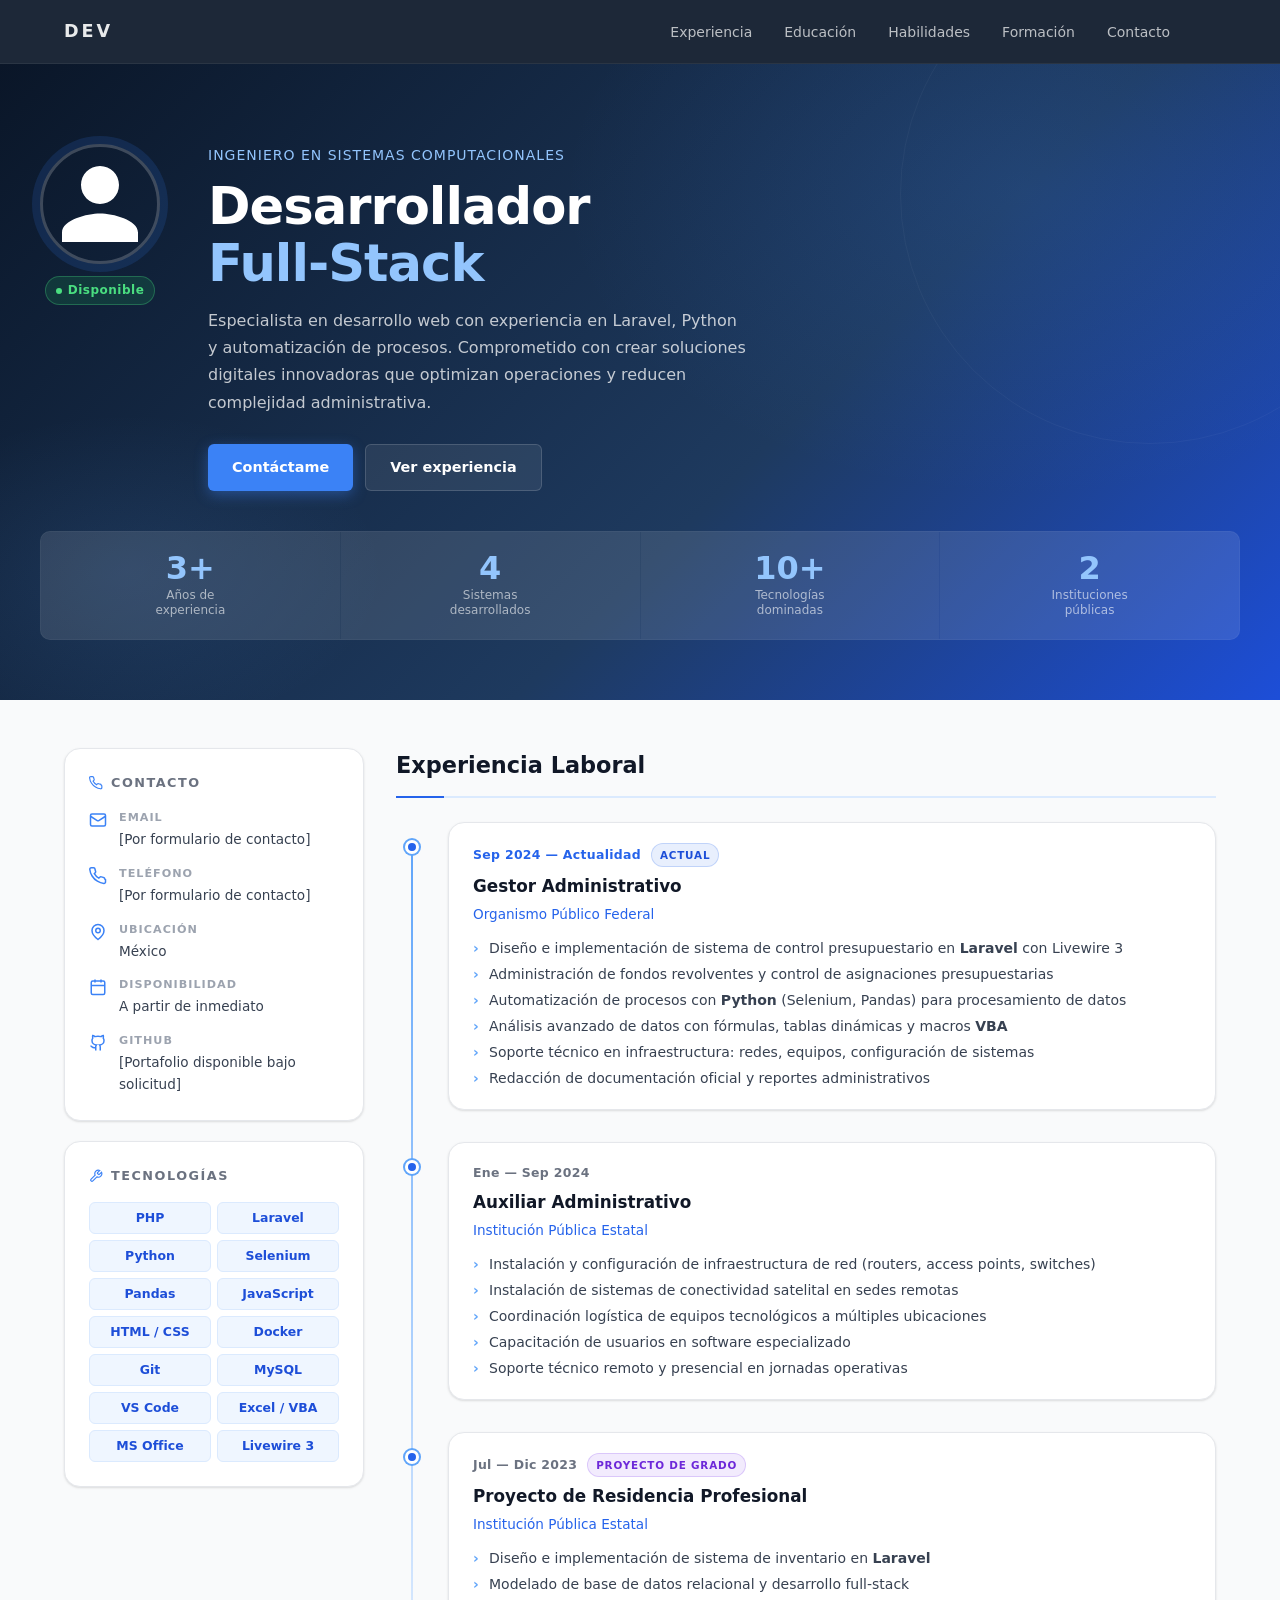
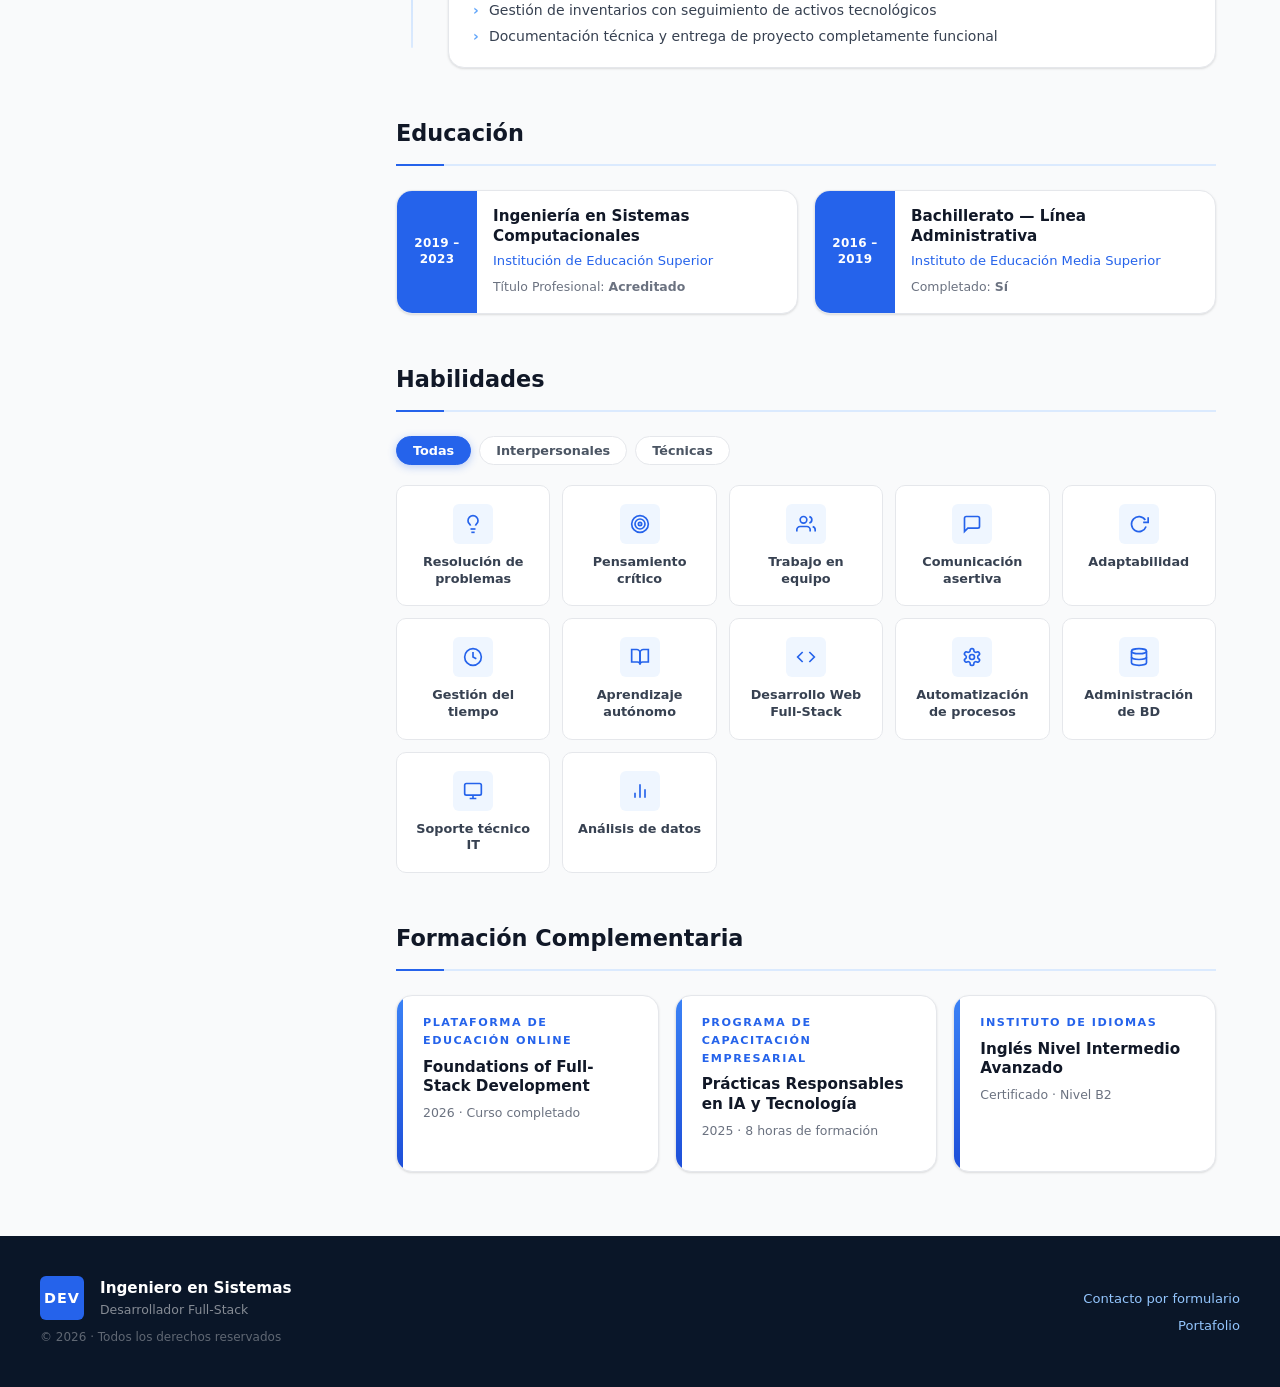
==== commit 89b3884e: "cv sanitizado" ====
--- a/index.html
+++ b/index.html
@@ -3,7 +3,7 @@
 <head>
     <meta charset="UTF-8">
     <meta name="viewport" content="width=device-width, initial-scale=1.0">
-    <title>Leonardo Vera Martinez — Ingeniero en Sistemas</title>
+    <title>Ingeniero en Sistemas — Portafolio Profesional</title>
     <link rel="stylesheet" href="css/styles.css">
 </head>
 <body>
@@ -11,7 +11,7 @@
     <!-- NAVEGACION -->
     <nav class="nav" id="navbar">
         <div class="nav__container">
-            <a href="#hero" class="nav__logo">LVM</a>
+            <a href="#hero" class="nav__logo">DEV</a>
             <ul class="nav__links" id="navLinks">
                 <li><a href="#experiencia" class="nav__link" data-section="experiencia">Experiencia</a></li>
                 <li><a href="#educacion"   class="nav__link" data-section="educacion">Educación</a></li>
@@ -39,18 +39,23 @@
         <div class="hero__grid">
             <div class="hero__avatar-wrap">
                 <div class="hero__avatar">
-                    <img src="resources/img/yo.jpg" alt="Leonardo Vera Martinez" class="hero__avatar-img">
+                    <!-- Placeholder: Usar avatar genérico en lugar de foto real -->
+                    <div class="hero__avatar-placeholder">
+                        <svg xmlns="http://www.w3.org/2000/svg" viewBox="0 0 24 24" fill="currentColor">
+                            <path d="M12 12c2.21 0 4-1.79 4-4s-1.79-4-4-4-4 1.79-4 4 1.79 4 4 4zm0 2c-2.67 0-8 1.34-8 4v2h16v-2c0-2.66-5.33-4-8-4z"/>
+                        </svg>
+                    </div>
                 </div>
                 <span class="hero__status">Disponible</span>
             </div>
 
             <div class="hero__body">
                 <p class="hero__eyebrow">Ingeniero en Sistemas Computacionales</p>
-                <h1 class="hero__name">Leonardo<br><span>Vera Martinez</span></h1>
+                <h1 class="hero__name">Desarrollador<br><span>Full-Stack</span></h1>
                 <p class="hero__desc">
-                    Desarrollador full-stack con experiencia en Laravel, Python y automatización
-                    de procesos. Apasionado por crear soluciones digitales que optimizan
-                    operaciones administrativas y reducen trabajo manual.
+                    Especialista en desarrollo web con experiencia en Laravel, Python y automatización
+                    de procesos. Comprometido con crear soluciones digitales innovadoras que optimizan
+                    operaciones y reducen complejidad administrativa.
                 </p>
                 <div class="hero__actions">
                     <a href="#contacto" class="btn btn--primary">Contáctame</a>
@@ -96,37 +101,39 @@
                         <svg xmlns="http://www.w3.org/2000/svg" viewBox="0 0 24 24" fill="none" stroke="currentColor" stroke-width="2"><rect width="20" height="16" x="2" y="4" rx="2"/><path d="m22 7-8.97 5.7a1.94 1.94 0 0 1-2.06 0L2 7"/></svg>
                         <div class="contact-detail">
                             <span class="contact-label">Email</span>
-                            <button class="contact-copy" data-value="leoveramartinez@gmail.com" title="Copiar email">
-                                leoveramartinez@gmail.com
-                            </button>
+                            <span class="contact-text" title="Contacto disponible mediante el formulario">
+                                [Por formulario de contacto]
+                            </span>
                         </div>
                     </li>
                     <li class="contact-item">
                         <svg xmlns="http://www.w3.org/2000/svg" viewBox="0 0 24 24" fill="none" stroke="currentColor" stroke-width="2"><path d="M22 16.92v3a2 2 0 0 1-2.18 2 19.79 19.79 0 0 1-8.63-3.07A19.5 19.5 0 0 1 4.14 12a19.79 19.79 0 0 1-3.07-8.67A2 2 0 0 1 3.05 1h3a2 2 0 0 1 2 1.72c.127.96.361 1.903.7 2.81a2 2 0 0 1-.45 2.11L7.09 8.91a16 16 0 0 0 6 6l1.27-1.27a2 2 0 0 1 2.11-.45c.907.339 1.85.573 2.81.7A2 2 0 0 1 21 16z"/></svg>
                         <div class="contact-detail">
                             <span class="contact-label">Teléfono</span>
-                            <a href="tel:9612480346" class="contact-link">961-248-03-46</a>
+                            <span class="contact-text" title="Contacto disponible mediante el formulario">
+                                [Por formulario de contacto]
+                            </span>
                         </div>
                     </li>
                     <li class="contact-item">
                         <svg xmlns="http://www.w3.org/2000/svg" viewBox="0 0 24 24" fill="none" stroke="currentColor" stroke-width="2"><path d="M20 10c0 6-8 12-8 12s-8-6-8-12a8 8 0 0 1 16 0Z"/><circle cx="12" cy="10" r="3"/></svg>
                         <div class="contact-detail">
                             <span class="contact-label">Ubicación</span>
-                            <span class="contact-text">Tuxtla Gutiérrez, Chiapas</span>
+                            <span class="contact-text">México</span>
                         </div>
                     </li>
                     <li class="contact-item">
                         <svg xmlns="http://www.w3.org/2000/svg" viewBox="0 0 24 24" fill="none" stroke="currentColor" stroke-width="2"><rect width="18" height="18" x="3" y="4" rx="2" ry="2"/><line x1="16" x2="16" y1="2" y2="6"/><line x1="8" x2="8" y1="2" y2="6"/><line x1="3" x2="21" y1="10" y2="10"/></svg>
                         <div class="contact-detail">
-                            <span class="contact-label">Nacimiento</span>
-                            <span class="contact-text">15 de junio de 2001</span>
+                            <span class="contact-label">Disponibilidad</span>
+                            <span class="contact-text">A partir de inmediato</span>
                         </div>
                     </li>
                     <li class="contact-item">
                         <svg xmlns="http://www.w3.org/2000/svg" viewBox="0 0 24 24" fill="none" stroke="currentColor" stroke-width="2"><path d="M15 22v-4a4.8 4.8 0 0 0-1-3.5c3 0 6-2 6-5.5.08-1.25-.27-2.48-1-3.5.28-1.15.28-2.35 0-3.5 0 0-1 0-3 1.5-2.64-.5-5.36-.5-8 0C6 2 5 2 5 2c-.3 1.15-.3 2.35 0 3.5A5.403 5.403 0 0 0 4 9c0 3.5 3 5.5 6 5.5-.39.49-.68 1.05-.85 1.65-.17.6-.22 1.23-.15 1.85v4"/><path d="M9 18c-4.51 2-5-2-7-2"/></svg>
                         <div class="contact-detail">
                             <span class="contact-label">GitHub</span>
-                            <a href="https://github.com/LEOVERA0001" target="_blank" rel="noopener" class="contact-link">LEOVERA0001</a>
+                            <span class="contact-text">[Portafolio disponible bajo solicitud]</span>
                         </div>
                     </li>
                 </ul>
@@ -150,9 +157,9 @@
                     <span class="tool">Git</span>
                     <span class="tool">MySQL</span>
                     <span class="tool">VS Code</span>
-                    <span class="tool">AnyDesk</span>
                     <span class="tool">Excel / VBA</span>
                     <span class="tool">MS Office</span>
+                    <span class="tool">Livewire 3</span>
                 </div>
             </section>
 
@@ -175,14 +182,14 @@
                                 <span class="timeline-badge">Actual</span>
                             </div>
                             <h3 class="timeline-role">Gestor Administrativo</h3>
-                            <p class="timeline-org">Sistema Chiapaneco de Radio y Televisión</p>
+                            <p class="timeline-org">Organismo Público Federal</p>
                             <ul class="timeline-duties">
-                                <li>Diseño e implementación de sistema de control presupuestario en <strong>Laravel</strong></li>
-                                <li>Administración de fondo revolvente y viáticos del personal</li>
-                                <li>Automatización de procesos con <strong>Python</strong> (Selenium, Pandas) para procesamiento de XML/XLS</li>
-                                <li>Análisis de datos con fórmulas avanzadas, tablas dinámicas y macros <strong>VBA</strong></li>
-                                <li>Soporte técnico: redes, impresoras, carpetas compartidas, formateo de equipos</li>
-                                <li>Redacción de oficios, memorándums y documentos oficiales</li>
+                                <li>Diseño e implementación de sistema de control presupuestario en <strong>Laravel</strong> con Livewire 3</li>
+                                <li>Administración de fondos revolventes y control de asignaciones presupuestarias</li>
+                                <li>Automatización de procesos con <strong>Python</strong> (Selenium, Pandas) para procesamiento de datos</li>
+                                <li>Análisis avanzado de datos con fórmulas, tablas dinámicas y macros <strong>VBA</strong></li>
+                                <li>Soporte técnico en infraestructura: redes, equipos, configuración de sistemas</li>
+                                <li>Redacción de documentación oficial y reportes administrativos</li>
                             </ul>
                         </div>
                     </article>
@@ -194,13 +201,13 @@
                                 <span class="timeline-period">Ene — Sep 2024</span>
                             </div>
                             <h3 class="timeline-role">Auxiliar Administrativo</h3>
-                            <p class="timeline-org">Instituto de Elecciones y Participación Ciudadana</p>
+                            <p class="timeline-org">Institución Pública Estatal</p>
                             <ul class="timeline-duties">
-                                <li>Instalación y configuración de routers, access points y switches</li>
-                                <li>Instalación de antenas <strong>Starlink</strong> para sedes de entrevistas electorales</li>
-                                <li>Coordinación de entrega y recolección de equipos a consejos distritales</li>
-                                <li>Capacitación a miembros de consejos sobre software electoral</li>
-                                <li>Soporte técnico remoto durante simulacros y jornadas electorales</li>
+                                <li>Instalación y configuración de infraestructura de red (routers, access points, switches)</li>
+                                <li>Instalación de sistemas de conectividad satelital en sedes remotas</li>
+                                <li>Coordinación logística de equipos tecnológicos a múltiples ubicaciones</li>
+                                <li>Capacitación de usuarios en software especializado</li>
+                                <li>Soporte técnico remoto y presencial en jornadas operativas</li>
                             </ul>
                         </div>
                     </article>
@@ -210,15 +217,15 @@
                         <div class="timeline-card">
                             <div class="timeline-meta">
                                 <span class="timeline-period">Jul — Dic 2023</span>
-                                <span class="timeline-badge internship">Residencia</span>
+                                <span class="timeline-badge internship">Proyecto de Grado</span>
                             </div>
-                            <h3 class="timeline-role">Residencia Profesional</h3>
-                            <p class="timeline-org">Instituto de Elecciones y Participación Ciudadana</p>
+                            <h3 class="timeline-role">Proyecto de Residencia Profesional</h3>
+                            <p class="timeline-org">Institución Pública Estatal</p>
                             <ul class="timeline-duties">
-                                <li>Diseño e implementación de sistema de <strong>inventario</strong> en Laravel</li>
-                                <li>Modelado de base de datos y desarrollo full-stack</li>
-                                <li>Gestión de inventarios y asistencia de recursos tecnológicos</li>
-                                <li>Documentación técnica completa del proyecto</li>
+                                <li>Diseño e implementación de sistema de inventario en <strong>Laravel</strong></li>
+                                <li>Modelado de base de datos relacional y desarrollo full-stack</li>
+                                <li>Gestión de inventarios con seguimiento de activos tecnológicos</li>
+                                <li>Documentación técnica y entrega de proyecto completamente funcional</li>
                             </ul>
                         </div>
                     </article>
@@ -234,16 +241,16 @@
                         <div class="edu-year">2019 – 2023</div>
                         <div class="edu-body">
                             <h3 class="edu-degree">Ingeniería en Sistemas Computacionales</h3>
-                            <p class="edu-school">Tecnológico Nacional de México</p>
-                            <p class="edu-detail">Cédula Profesional: <strong>14615761</strong></p>
+                            <p class="edu-school">Institución de Educación Superior</p>
+                            <p class="edu-detail">Título Profesional: <strong>Acreditado</strong></p>
                         </div>
                     </div>
                     <div class="edu-card reveal">
                         <div class="edu-year">2016 – 2019</div>
                         <div class="edu-body">
-                            <h3 class="edu-degree">Bachillerato — Administración</h3>
-                            <p class="edu-school">Colegio de Bachilleres de Chiapas</p>
-                            <p class="edu-detail">Matrícula: <strong>16B0710001M0210</strong></p>
+                            <h3 class="edu-degree">Bachillerato — Línea Administrativa</h3>
+                            <p class="edu-school">Instituto de Educación Media Superior</p>
+                            <p class="edu-detail">Completado: <strong>Sí</strong></p>
                         </div>
                     </div>
                 </div>
@@ -341,31 +348,27 @@
                     <div class="cert-card reveal">
                         <div class="cert-stripe"></div>
                         <div class="cert-body">
-                            <span class="cert-issuer">Coursera</span>
-                            <h3 class="cert-name">Foundations of Coding Full-Stack</h3>
-                            <p class="cert-date">Junio 2026</p>
-                            <a href="https://coursera.org/verify/SC9LSW78S19R" target="_blank" rel="noopener" class="cert-verify">
-                                Verificar certificado
-                                <svg xmlns="http://www.w3.org/2000/svg" viewBox="0 0 24 24" fill="none" stroke="currentColor" stroke-width="2" width="14" height="14"><path d="M18 13v6a2 2 0 0 1-2 2H5a2 2 0 0 1-2-2V8a2 2 0 0 1 2-2h6"/><polyline points="15 3 21 3 21 9"/><line x1="10" x2="21" y1="14" y2="3"/></svg>
-                            </a>
+                            <span class="cert-issuer">Plataforma de Educación Online</span>
+                            <h3 class="cert-name">Foundations of Full-Stack Development</h3>
+                            <p class="cert-date">2026 · Curso completado</p>
                         </div>
                     </div>
 
                     <div class="cert-card reveal">
                         <div class="cert-stripe"></div>
                         <div class="cert-body">
-                            <span class="cert-issuer">Santander Open Academy</span>
-                            <h3 class="cert-name">Responsible Prompting: Maximize AI in Your Business</h3>
-                            <p class="cert-date">Julio 2025 · 8 horas · 2 módulos</p>
+                            <span class="cert-issuer">Programa de Capacitación Empresarial</span>
+                            <h3 class="cert-name">Prácticas Responsables en IA y Tecnología</h3>
+                            <p class="cert-date">2025 · 8 horas de formación</p>
                         </div>
                     </div>
 
                     <div class="cert-card reveal">
                         <div class="cert-stripe"></div>
                         <div class="cert-body">
-                            <span class="cert-issuer">Canadian Center S.C.</span>
-                            <h3 class="cert-name">Inglés Nivel 2 — Intermedio Avanzado</h3>
-                            <p class="cert-date">Diciembre 2016 · Tuxtla Gutiérrez, Chiapas</p>
+                            <span class="cert-issuer">Instituto de Idiomas</span>
+                            <h3 class="cert-name">Inglés Nivel Intermedio Avanzado</h3>
+                            <p class="cert-date">Certificado · Nivel B2</p>
                         </div>
                     </div>
 
@@ -380,17 +383,17 @@
     <footer class="footer">
         <div class="footer__inner">
             <div class="footer__brand">
-                <span class="footer__initials">LVM</span>
+                <span class="footer__initials">DEV</span>
                 <div>
-                    <p class="footer__name">Leonardo Vera Martinez</p>
-                    <p class="footer__title">Ingeniero en Sistemas Computacionales</p>
+                    <p class="footer__name">Ingeniero en Sistemas</p>
+                    <p class="footer__title">Desarrollador Full-Stack</p>
                 </div>
             </div>
             <div class="footer__links">
-                <a href="mailto:leoveramartinez@gmail.com" class="footer__link">leoveramartinez@gmail.com</a>
-                <a href="https://github.com/LEOVERA0001" target="_blank" rel="noopener" class="footer__link">GitHub</a>
+                <a href="#contacto" class="footer__link">Contacto por formulario</a>
+                <a href="#" title="Disponible bajo solicitud" class="footer__link">Portafolio</a>
             </div>
-            <p class="footer__copy">&copy; 2026 Leonardo Vera Martinez · Todos los derechos reservados</p>
+            <p class="footer__copy">&copy; 2026 · Todos los derechos reservados</p>
         </div>
     </footer>
 
@@ -399,4 +402,4 @@
 
     <script src="js/main.js"></script>
 </body>
-</html>
+</html>
--- a/css/styles.css
+++ b/css/styles.css
@@ -246,23 +246,18 @@
     width: 120px;
     height: 120px;
     border-radius: 50%;
-    background: linear-gradient(135deg, var(--blue-500), var(--blue-300));
-    display: grid;
-    place-items: center;
-    font-size: 2.5rem;
-    font-weight: 800;
-    color: var(--white);
     border: 3px solid rgba(255,255,255,0.2);
     box-shadow: 0 0 0 8px rgba(59,130,246,0.15);
     overflow: hidden;
+    flex-shrink: 0;
 }
 
 .hero__avatar-img {
+    display: block;
     width: 100%;
     height: 100%;
     object-fit: cover;
-    object-position: center top;
-    display: block;
+    object-position: center 20%;
 }
 
 .hero__status {
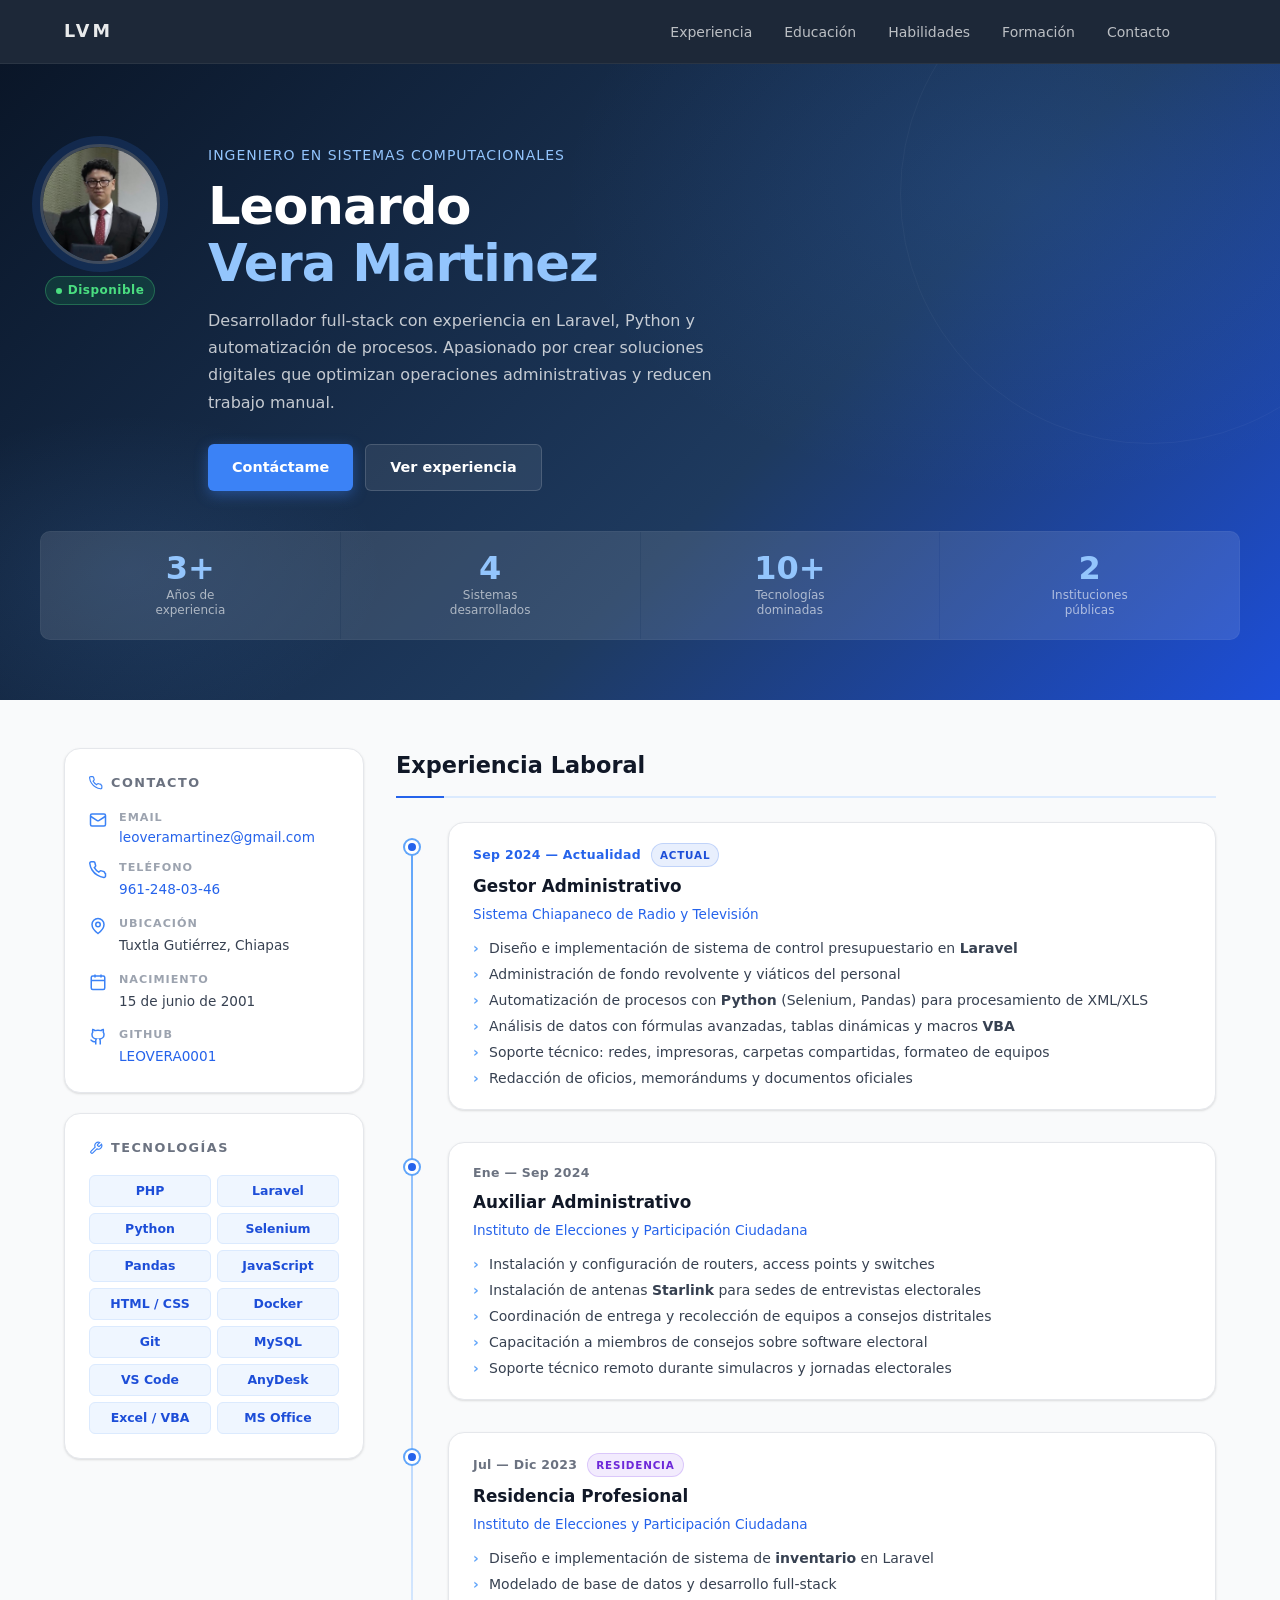
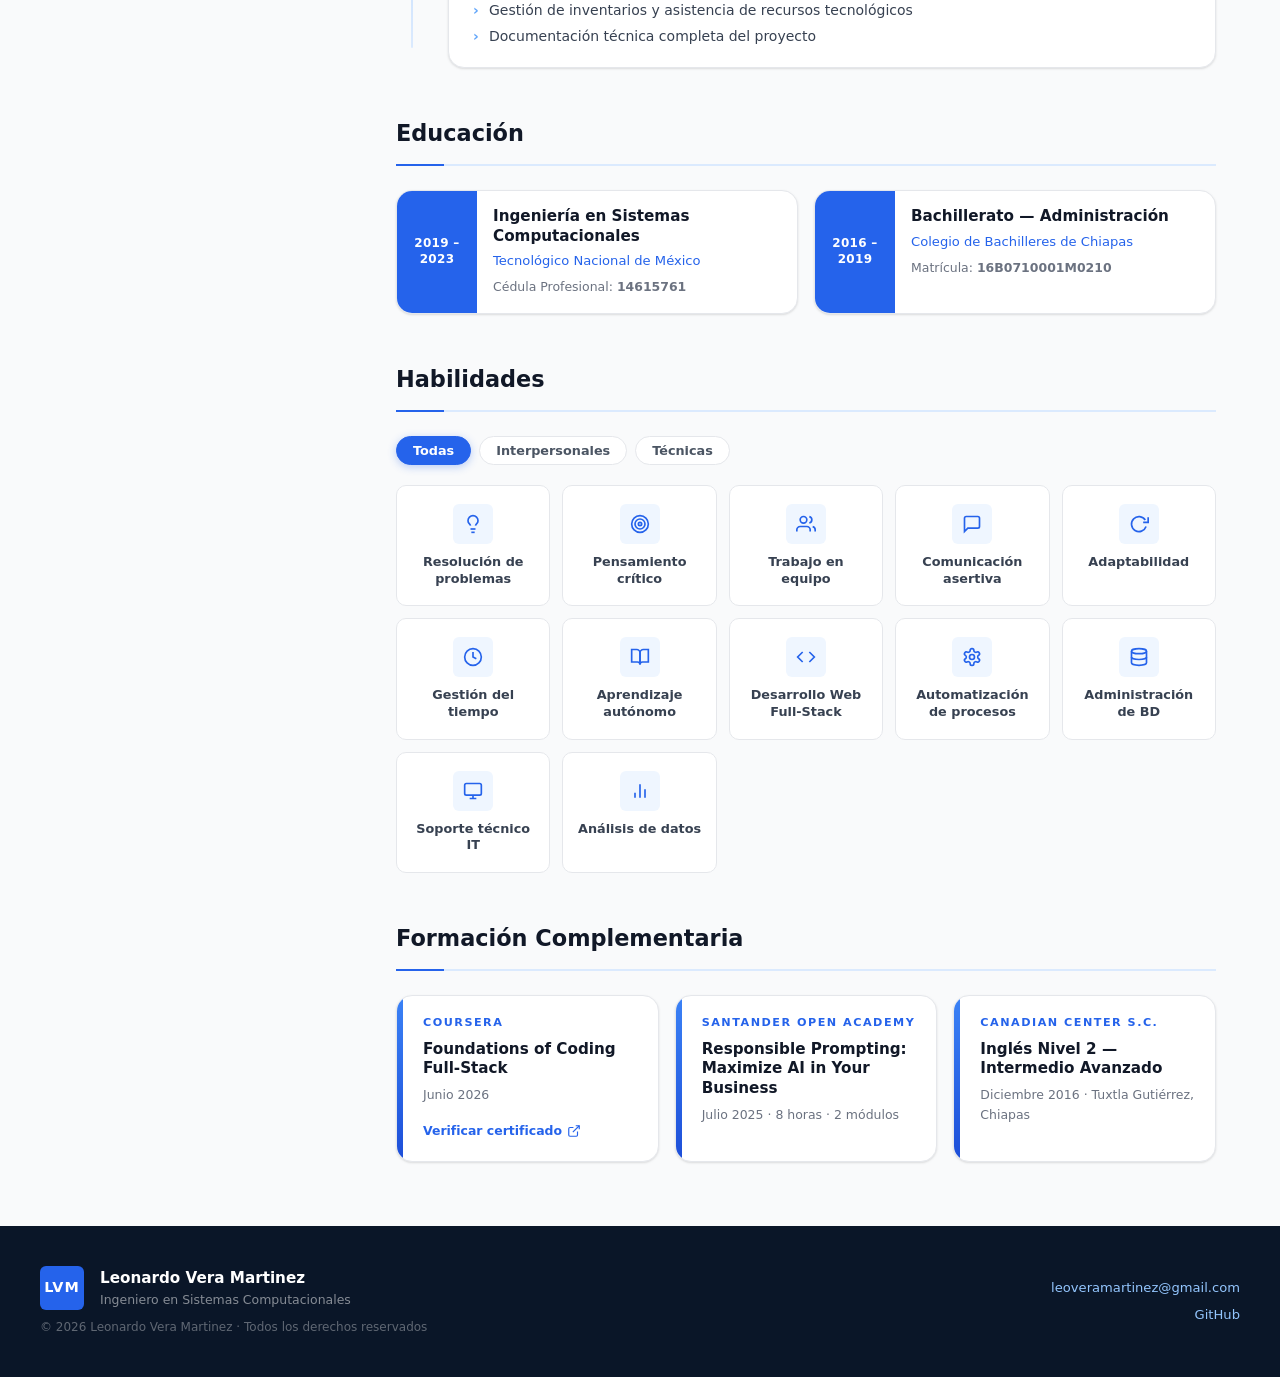
==== commit 37b58949: "regreso a la informacion personal" ====
--- a/index.html
+++ b/index.html
@@ -3,7 +3,7 @@
 <head>
     <meta charset="UTF-8">
     <meta name="viewport" content="width=device-width, initial-scale=1.0">
-    <title>Ingeniero en Sistemas — Portafolio Profesional</title>
+    <title>Leonardo Vera Martinez — Ingeniero en Sistemas</title>
     <link rel="stylesheet" href="css/styles.css">
 </head>
 <body>
@@ -11,7 +11,7 @@
     <!-- NAVEGACION -->
     <nav class="nav" id="navbar">
         <div class="nav__container">
-            <a href="#hero" class="nav__logo">DEV</a>
+            <a href="#hero" class="nav__logo">LVM</a>
             <ul class="nav__links" id="navLinks">
                 <li><a href="#experiencia" class="nav__link" data-section="experiencia">Experiencia</a></li>
                 <li><a href="#educacion"   class="nav__link" data-section="educacion">Educación</a></li>
@@ -39,23 +39,18 @@
         <div class="hero__grid">
             <div class="hero__avatar-wrap">
                 <div class="hero__avatar">
-                    <!-- Placeholder: Usar avatar genérico en lugar de foto real -->
-                    <div class="hero__avatar-placeholder">
-                        <svg xmlns="http://www.w3.org/2000/svg" viewBox="0 0 24 24" fill="currentColor">
-                            <path d="M12 12c2.21 0 4-1.79 4-4s-1.79-4-4-4-4 1.79-4 4 1.79 4 4 4zm0 2c-2.67 0-8 1.34-8 4v2h16v-2c0-2.66-5.33-4-8-4z"/>
-                        </svg>
-                    </div>
+                    <img src="resources/img/yo.jpg" alt="Leonardo Vera Martinez" class="hero__avatar-img">
                 </div>
                 <span class="hero__status">Disponible</span>
             </div>
 
             <div class="hero__body">
                 <p class="hero__eyebrow">Ingeniero en Sistemas Computacionales</p>
-                <h1 class="hero__name">Desarrollador<br><span>Full-Stack</span></h1>
+                <h1 class="hero__name">Leonardo<br><span>Vera Martinez</span></h1>
                 <p class="hero__desc">
-                    Especialista en desarrollo web con experiencia en Laravel, Python y automatización
-                    de procesos. Comprometido con crear soluciones digitales innovadoras que optimizan
-                    operaciones y reducen complejidad administrativa.
+                    Desarrollador full-stack con experiencia en Laravel, Python y automatización
+                    de procesos. Apasionado por crear soluciones digitales que optimizan
+                    operaciones administrativas y reducen trabajo manual.
                 </p>
                 <div class="hero__actions">
                     <a href="#contacto" class="btn btn--primary">Contáctame</a>
@@ -101,39 +96,37 @@
                         <svg xmlns="http://www.w3.org/2000/svg" viewBox="0 0 24 24" fill="none" stroke="currentColor" stroke-width="2"><rect width="20" height="16" x="2" y="4" rx="2"/><path d="m22 7-8.97 5.7a1.94 1.94 0 0 1-2.06 0L2 7"/></svg>
                         <div class="contact-detail">
                             <span class="contact-label">Email</span>
-                            <span class="contact-text" title="Contacto disponible mediante el formulario">
-                                [Por formulario de contacto]
-                            </span>
+                            <button class="contact-copy" data-value="leoveramartinez@gmail.com" title="Copiar email">
+                                leoveramartinez@gmail.com
+                            </button>
                         </div>
                     </li>
                     <li class="contact-item">
                         <svg xmlns="http://www.w3.org/2000/svg" viewBox="0 0 24 24" fill="none" stroke="currentColor" stroke-width="2"><path d="M22 16.92v3a2 2 0 0 1-2.18 2 19.79 19.79 0 0 1-8.63-3.07A19.5 19.5 0 0 1 4.14 12a19.79 19.79 0 0 1-3.07-8.67A2 2 0 0 1 3.05 1h3a2 2 0 0 1 2 1.72c.127.96.361 1.903.7 2.81a2 2 0 0 1-.45 2.11L7.09 8.91a16 16 0 0 0 6 6l1.27-1.27a2 2 0 0 1 2.11-.45c.907.339 1.85.573 2.81.7A2 2 0 0 1 21 16z"/></svg>
                         <div class="contact-detail">
                             <span class="contact-label">Teléfono</span>
-                            <span class="contact-text" title="Contacto disponible mediante el formulario">
-                                [Por formulario de contacto]
-                            </span>
+                            <a href="tel:9612480346" class="contact-link">961-248-03-46</a>
                         </div>
                     </li>
                     <li class="contact-item">
                         <svg xmlns="http://www.w3.org/2000/svg" viewBox="0 0 24 24" fill="none" stroke="currentColor" stroke-width="2"><path d="M20 10c0 6-8 12-8 12s-8-6-8-12a8 8 0 0 1 16 0Z"/><circle cx="12" cy="10" r="3"/></svg>
                         <div class="contact-detail">
                             <span class="contact-label">Ubicación</span>
-                            <span class="contact-text">México</span>
+                            <span class="contact-text">Tuxtla Gutiérrez, Chiapas</span>
                         </div>
                     </li>
                     <li class="contact-item">
                         <svg xmlns="http://www.w3.org/2000/svg" viewBox="0 0 24 24" fill="none" stroke="currentColor" stroke-width="2"><rect width="18" height="18" x="3" y="4" rx="2" ry="2"/><line x1="16" x2="16" y1="2" y2="6"/><line x1="8" x2="8" y1="2" y2="6"/><line x1="3" x2="21" y1="10" y2="10"/></svg>
                         <div class="contact-detail">
-                            <span class="contact-label">Disponibilidad</span>
-                            <span class="contact-text">A partir de inmediato</span>
+                            <span class="contact-label">Nacimiento</span>
+                            <span class="contact-text">15 de junio de 2001</span>
                         </div>
                     </li>
                     <li class="contact-item">
                         <svg xmlns="http://www.w3.org/2000/svg" viewBox="0 0 24 24" fill="none" stroke="currentColor" stroke-width="2"><path d="M15 22v-4a4.8 4.8 0 0 0-1-3.5c3 0 6-2 6-5.5.08-1.25-.27-2.48-1-3.5.28-1.15.28-2.35 0-3.5 0 0-1 0-3 1.5-2.64-.5-5.36-.5-8 0C6 2 5 2 5 2c-.3 1.15-.3 2.35 0 3.5A5.403 5.403 0 0 0 4 9c0 3.5 3 5.5 6 5.5-.39.49-.68 1.05-.85 1.65-.17.6-.22 1.23-.15 1.85v4"/><path d="M9 18c-4.51 2-5-2-7-2"/></svg>
                         <div class="contact-detail">
                             <span class="contact-label">GitHub</span>
-                            <span class="contact-text">[Portafolio disponible bajo solicitud]</span>
+                            <a href="https://github.com/LEOVERA0001" target="_blank" rel="noopener" class="contact-link">LEOVERA0001</a>
                         </div>
                     </li>
                 </ul>
@@ -157,9 +150,9 @@
                     <span class="tool">Git</span>
                     <span class="tool">MySQL</span>
                     <span class="tool">VS Code</span>
+                    <span class="tool">AnyDesk</span>
                     <span class="tool">Excel / VBA</span>
                     <span class="tool">MS Office</span>
-                    <span class="tool">Livewire 3</span>
                 </div>
             </section>
 
@@ -182,14 +175,14 @@
                                 <span class="timeline-badge">Actual</span>
                             </div>
                             <h3 class="timeline-role">Gestor Administrativo</h3>
-                            <p class="timeline-org">Organismo Público Federal</p>
+                            <p class="timeline-org">Sistema Chiapaneco de Radio y Televisión</p>
                             <ul class="timeline-duties">
-                                <li>Diseño e implementación de sistema de control presupuestario en <strong>Laravel</strong> con Livewire 3</li>
-                                <li>Administración de fondos revolventes y control de asignaciones presupuestarias</li>
-                                <li>Automatización de procesos con <strong>Python</strong> (Selenium, Pandas) para procesamiento de datos</li>
-                                <li>Análisis avanzado de datos con fórmulas, tablas dinámicas y macros <strong>VBA</strong></li>
-                                <li>Soporte técnico en infraestructura: redes, equipos, configuración de sistemas</li>
-                                <li>Redacción de documentación oficial y reportes administrativos</li>
+                                <li>Diseño e implementación de sistema de control presupuestario en <strong>Laravel</strong></li>
+                                <li>Administración de fondo revolvente y viáticos del personal</li>
+                                <li>Automatización de procesos con <strong>Python</strong> (Selenium, Pandas) para procesamiento de XML/XLS</li>
+                                <li>Análisis de datos con fórmulas avanzadas, tablas dinámicas y macros <strong>VBA</strong></li>
+                                <li>Soporte técnico: redes, impresoras, carpetas compartidas, formateo de equipos</li>
+                                <li>Redacción de oficios, memorándums y documentos oficiales</li>
                             </ul>
                         </div>
                     </article>
@@ -201,13 +194,13 @@
                                 <span class="timeline-period">Ene — Sep 2024</span>
                             </div>
                             <h3 class="timeline-role">Auxiliar Administrativo</h3>
-                            <p class="timeline-org">Institución Pública Estatal</p>
+                            <p class="timeline-org">Instituto de Elecciones y Participación Ciudadana</p>
                             <ul class="timeline-duties">
-                                <li>Instalación y configuración de infraestructura de red (routers, access points, switches)</li>
-                                <li>Instalación de sistemas de conectividad satelital en sedes remotas</li>
-                                <li>Coordinación logística de equipos tecnológicos a múltiples ubicaciones</li>
-                                <li>Capacitación de usuarios en software especializado</li>
-                                <li>Soporte técnico remoto y presencial en jornadas operativas</li>
+                                <li>Instalación y configuración de routers, access points y switches</li>
+                                <li>Instalación de antenas <strong>Starlink</strong> para sedes de entrevistas electorales</li>
+                                <li>Coordinación de entrega y recolección de equipos a consejos distritales</li>
+                                <li>Capacitación a miembros de consejos sobre software electoral</li>
+                                <li>Soporte técnico remoto durante simulacros y jornadas electorales</li>
                             </ul>
                         </div>
                     </article>
@@ -217,15 +210,15 @@
                         <div class="timeline-card">
                             <div class="timeline-meta">
                                 <span class="timeline-period">Jul — Dic 2023</span>
-                                <span class="timeline-badge internship">Proyecto de Grado</span>
+                                <span class="timeline-badge internship">Residencia</span>
                             </div>
-                            <h3 class="timeline-role">Proyecto de Residencia Profesional</h3>
-                            <p class="timeline-org">Institución Pública Estatal</p>
+                            <h3 class="timeline-role">Residencia Profesional</h3>
+                            <p class="timeline-org">Instituto de Elecciones y Participación Ciudadana</p>
                             <ul class="timeline-duties">
-                                <li>Diseño e implementación de sistema de inventario en <strong>Laravel</strong></li>
-                                <li>Modelado de base de datos relacional y desarrollo full-stack</li>
-                                <li>Gestión de inventarios con seguimiento de activos tecnológicos</li>
-                                <li>Documentación técnica y entrega de proyecto completamente funcional</li>
+                                <li>Diseño e implementación de sistema de <strong>inventario</strong> en Laravel</li>
+                                <li>Modelado de base de datos y desarrollo full-stack</li>
+                                <li>Gestión de inventarios y asistencia de recursos tecnológicos</li>
+                                <li>Documentación técnica completa del proyecto</li>
                             </ul>
                         </div>
                     </article>
@@ -241,16 +234,16 @@
                         <div class="edu-year">2019 – 2023</div>
                         <div class="edu-body">
                             <h3 class="edu-degree">Ingeniería en Sistemas Computacionales</h3>
-                            <p class="edu-school">Institución de Educación Superior</p>
-                            <p class="edu-detail">Título Profesional: <strong>Acreditado</strong></p>
+                            <p class="edu-school">Tecnológico Nacional de México</p>
+                            <p class="edu-detail">Cédula Profesional: <strong>14615761</strong></p>
                         </div>
                     </div>
                     <div class="edu-card reveal">
                         <div class="edu-year">2016 – 2019</div>
                         <div class="edu-body">
-                            <h3 class="edu-degree">Bachillerato — Línea Administrativa</h3>
-                            <p class="edu-school">Instituto de Educación Media Superior</p>
-                            <p class="edu-detail">Completado: <strong>Sí</strong></p>
+                            <h3 class="edu-degree">Bachillerato — Administración</h3>
+                            <p class="edu-school">Colegio de Bachilleres de Chiapas</p>
+                            <p class="edu-detail">Matrícula: <strong>16B0710001M0210</strong></p>
                         </div>
                     </div>
                 </div>
@@ -348,27 +341,31 @@
                     <div class="cert-card reveal">
                         <div class="cert-stripe"></div>
                         <div class="cert-body">
-                            <span class="cert-issuer">Plataforma de Educación Online</span>
-                            <h3 class="cert-name">Foundations of Full-Stack Development</h3>
-                            <p class="cert-date">2026 · Curso completado</p>
+                            <span class="cert-issuer">Coursera</span>
+                            <h3 class="cert-name">Foundations of Coding Full-Stack</h3>
+                            <p class="cert-date">Junio 2026</p>
+                            <a href="https://coursera.org/verify/SC9LSW78S19R" target="_blank" rel="noopener" class="cert-verify">
+                                Verificar certificado
+                                <svg xmlns="http://www.w3.org/2000/svg" viewBox="0 0 24 24" fill="none" stroke="currentColor" stroke-width="2" width="14" height="14"><path d="M18 13v6a2 2 0 0 1-2 2H5a2 2 0 0 1-2-2V8a2 2 0 0 1 2-2h6"/><polyline points="15 3 21 3 21 9"/><line x1="10" x2="21" y1="14" y2="3"/></svg>
+                            </a>
                         </div>
                     </div>
 
                     <div class="cert-card reveal">
                         <div class="cert-stripe"></div>
                         <div class="cert-body">
-                            <span class="cert-issuer">Programa de Capacitación Empresarial</span>
-                            <h3 class="cert-name">Prácticas Responsables en IA y Tecnología</h3>
-                            <p class="cert-date">2025 · 8 horas de formación</p>
+                            <span class="cert-issuer">Santander Open Academy</span>
+                            <h3 class="cert-name">Responsible Prompting: Maximize AI in Your Business</h3>
+                            <p class="cert-date">Julio 2025 · 8 horas · 2 módulos</p>
                         </div>
                     </div>
 
                     <div class="cert-card reveal">
                         <div class="cert-stripe"></div>
                         <div class="cert-body">
-                            <span class="cert-issuer">Instituto de Idiomas</span>
-                            <h3 class="cert-name">Inglés Nivel Intermedio Avanzado</h3>
-                            <p class="cert-date">Certificado · Nivel B2</p>
+                            <span class="cert-issuer">Canadian Center S.C.</span>
+                            <h3 class="cert-name">Inglés Nivel 2 — Intermedio Avanzado</h3>
+                            <p class="cert-date">Diciembre 2016 · Tuxtla Gutiérrez, Chiapas</p>
                         </div>
                     </div>
 
@@ -383,17 +380,17 @@
     <footer class="footer">
         <div class="footer__inner">
             <div class="footer__brand">
-                <span class="footer__initials">DEV</span>
+                <span class="footer__initials">LVM</span>
                 <div>
-                    <p class="footer__name">Ingeniero en Sistemas</p>
-                    <p class="footer__title">Desarrollador Full-Stack</p>
+                    <p class="footer__name">Leonardo Vera Martinez</p>
+                    <p class="footer__title">Ingeniero en Sistemas Computacionales</p>
                 </div>
             </div>
             <div class="footer__links">
-                <a href="#contacto" class="footer__link">Contacto por formulario</a>
-                <a href="#" title="Disponible bajo solicitud" class="footer__link">Portafolio</a>
+                <a href="mailto:leoveramartinez@gmail.com" class="footer__link">leoveramartinez@gmail.com</a>
+                <a href="https://github.com/LEOVERA0001" target="_blank" rel="noopener" class="footer__link">GitHub</a>
             </div>
-            <p class="footer__copy">&copy; 2026 · Todos los derechos reservados</p>
+            <p class="footer__copy">&copy; 2026 Leonardo Vera Martinez · Todos los derechos reservados</p>
         </div>
     </footer>
 
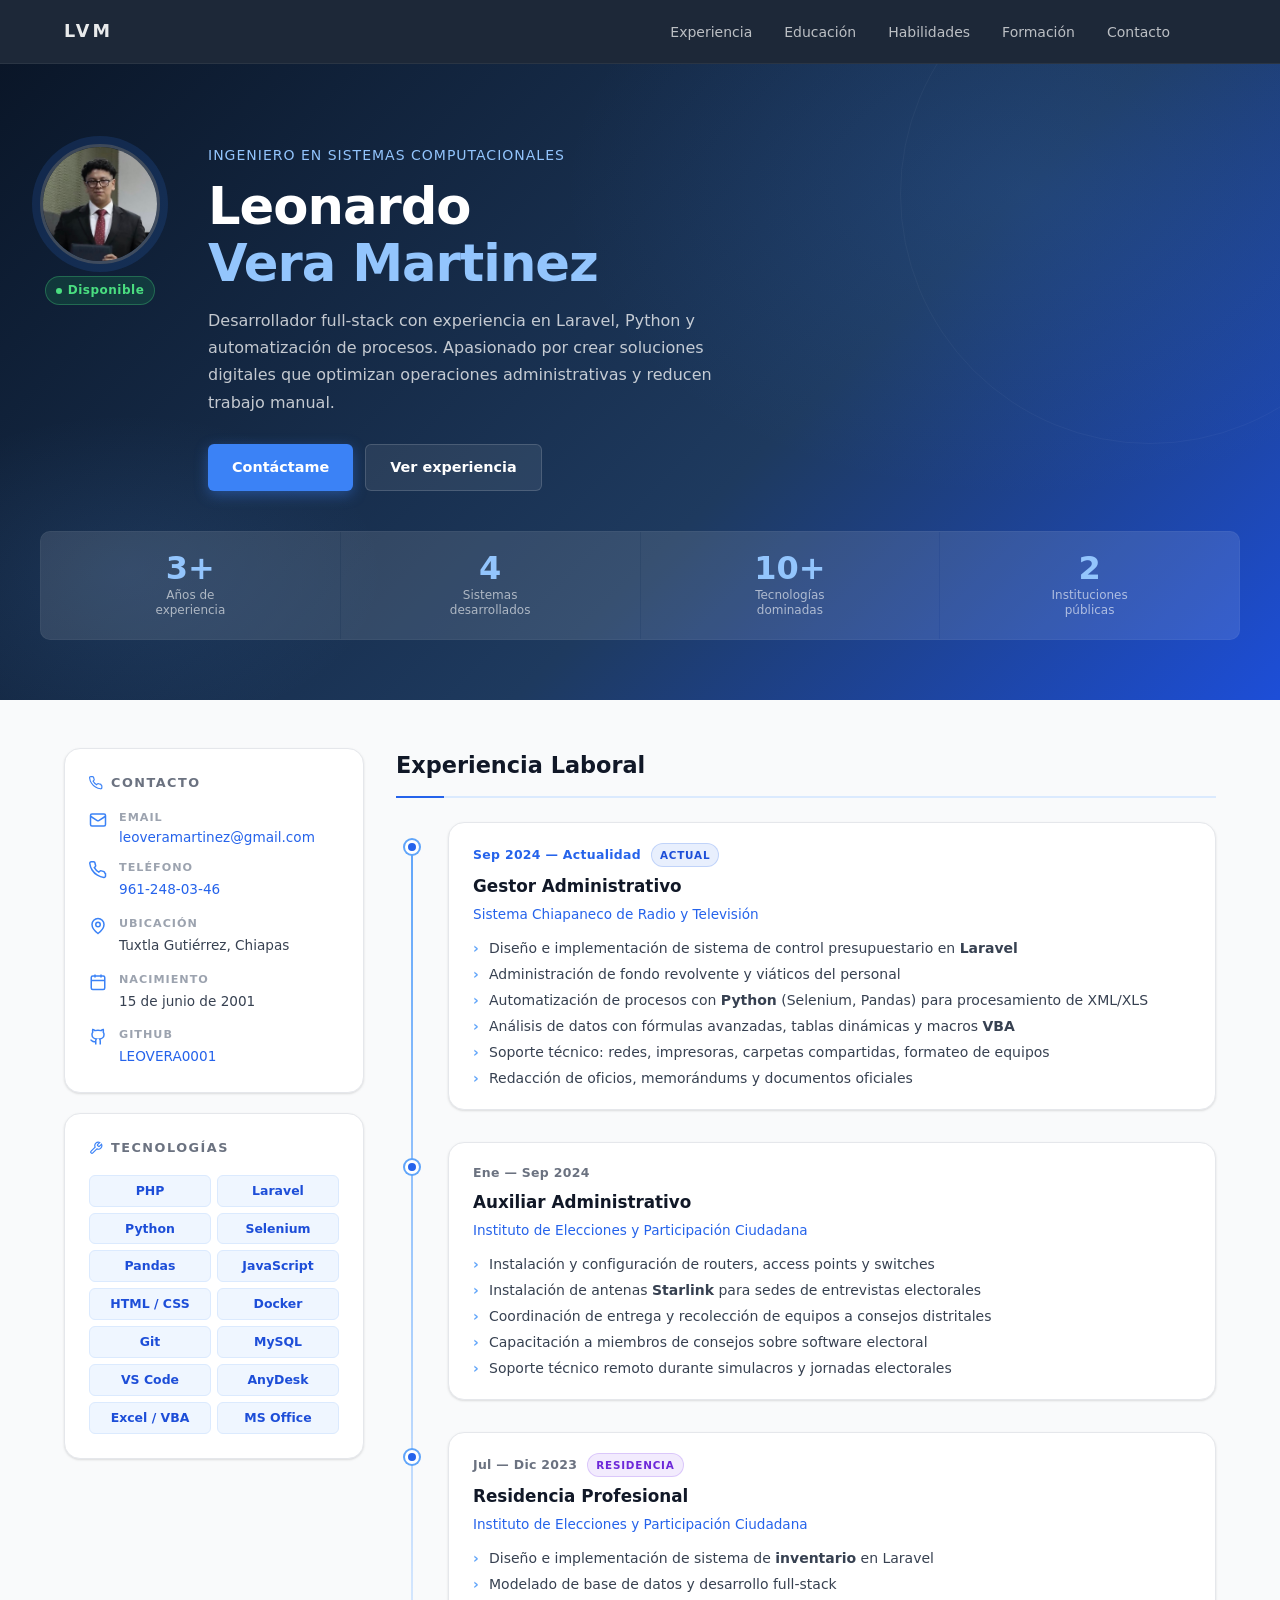
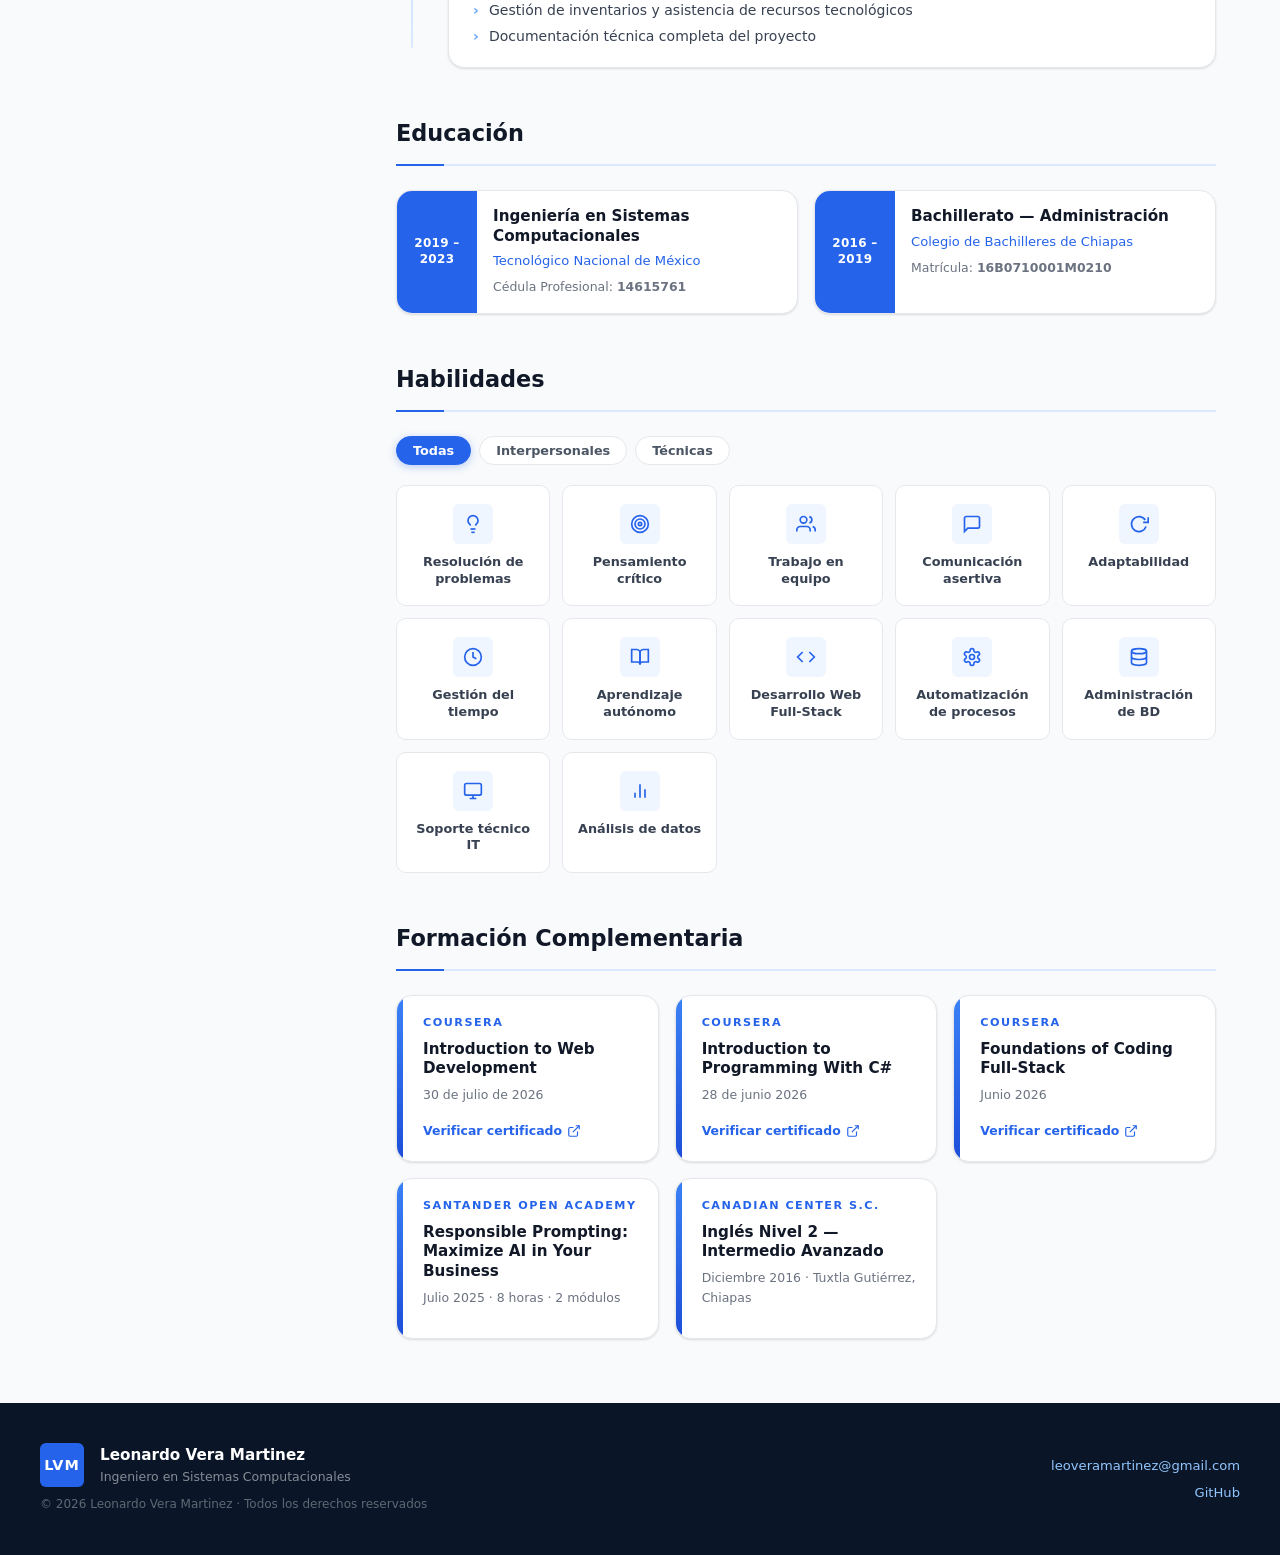
==== commit c816509d: "actualizacion de las certificaciones de coursera 30/07/26" ====
--- a/index.html
+++ b/index.html
@@ -334,9 +334,35 @@
             </section>
 
             <!-- Formación Complementaria -->
-            <section id="formacion">
+            <section id="formacion"> 
                 <h2 class="section-title">Formación Complementaria</h2>
                 <div class="cert-grid">
+
+                    <div class="cert-card reveal">
+                        <div class="cert-stripe"></div>
+                        <div class="cert-body">
+                            <span class="cert-issuer">Coursera</span>
+                            <h3 class="cert-name">Introduction to Web Development</h3>
+                            <p class="cert-date">30 de julio de 2026</p>
+                            <a href="https://coursera.org/share/ce95aa03663ed07f8cbcbc5f6655f0a9" target="_blank" rel="noopener" class="cert-verify">
+                                Verificar certificado
+                                <svg xmlns="http://www.w3.org/2000/svg" viewBox="0 0 24 24" fill="none" stroke="currentColor" stroke-width="2" width="14" height="14"><path d="M18 13v6a2 2 0 0 1-2 2H5a2 2 0 0 1-2-2V8a2 2 0 0 1 2-2h6"/><polyline points="15 3 21 3 21 9"/><line x1="10" x2="21" y1="14" y2="3"/></svg>
+                            </a>
+                        </div>
+                    </div>
+
+                    <div class="cert-card reveal">
+                        <div class="cert-stripe"></div>
+                        <div class="cert-body">
+                            <span class="cert-issuer">Coursera</span>
+                            <h3 class="cert-name">Introduction to Programming With C#</h3>
+                            <p class="cert-date">28 de junio 2026</p>
+                            <a href="https://coursera.org/share/7faa5d633936470c522d73a9ab28cca3" target="_blank" rel="noopener" class="cert-verify">
+                                Verificar certificado
+                                <svg xmlns="http://www.w3.org/2000/svg" viewBox="0 0 24 24" fill="none" stroke="currentColor" stroke-width="2" width="14" height="14"><path d="M18 13v6a2 2 0 0 1-2 2H5a2 2 0 0 1-2-2V8a2 2 0 0 1 2-2h6"/><polyline points="15 3 21 3 21 9"/><line x1="10" x2="21" y1="14" y2="3"/></svg>
+                            </a>
+                        </div>
+                    </div>
 
                     <div class="cert-card reveal">
                         <div class="cert-stripe"></div>
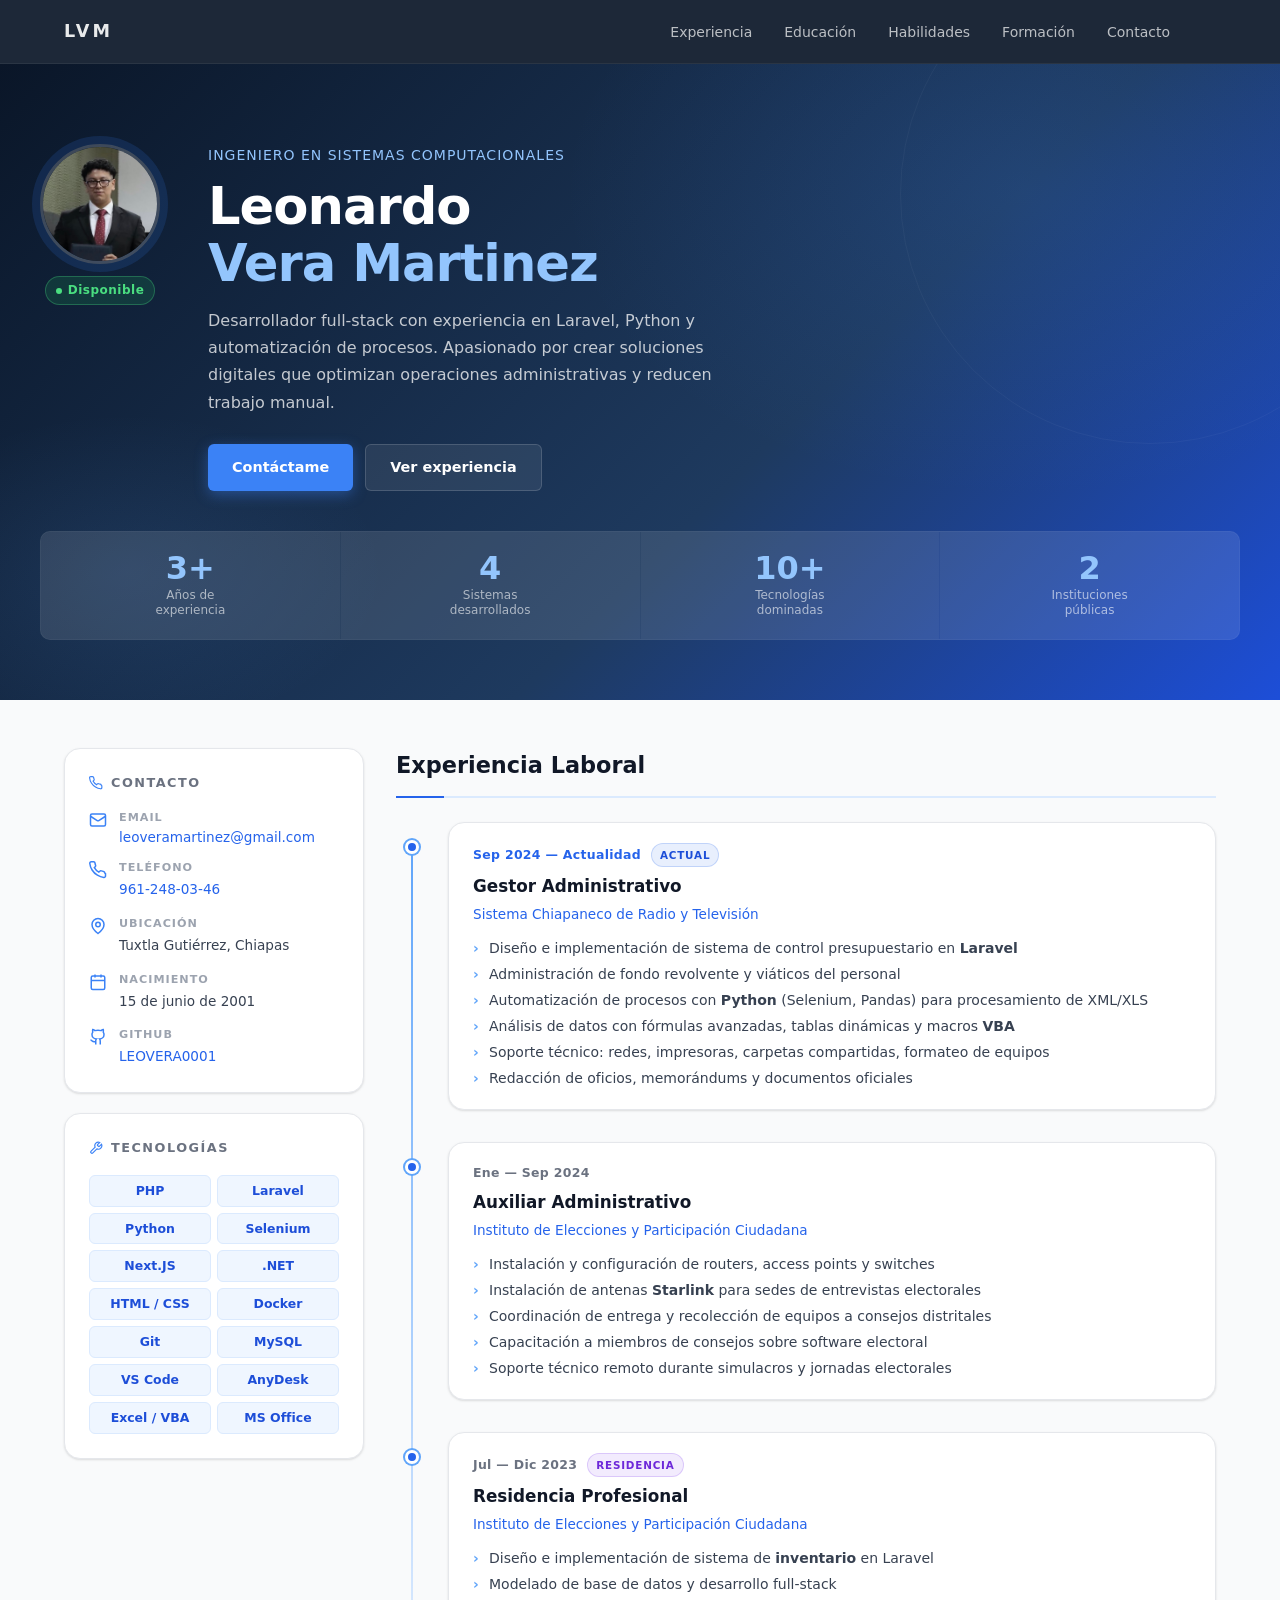
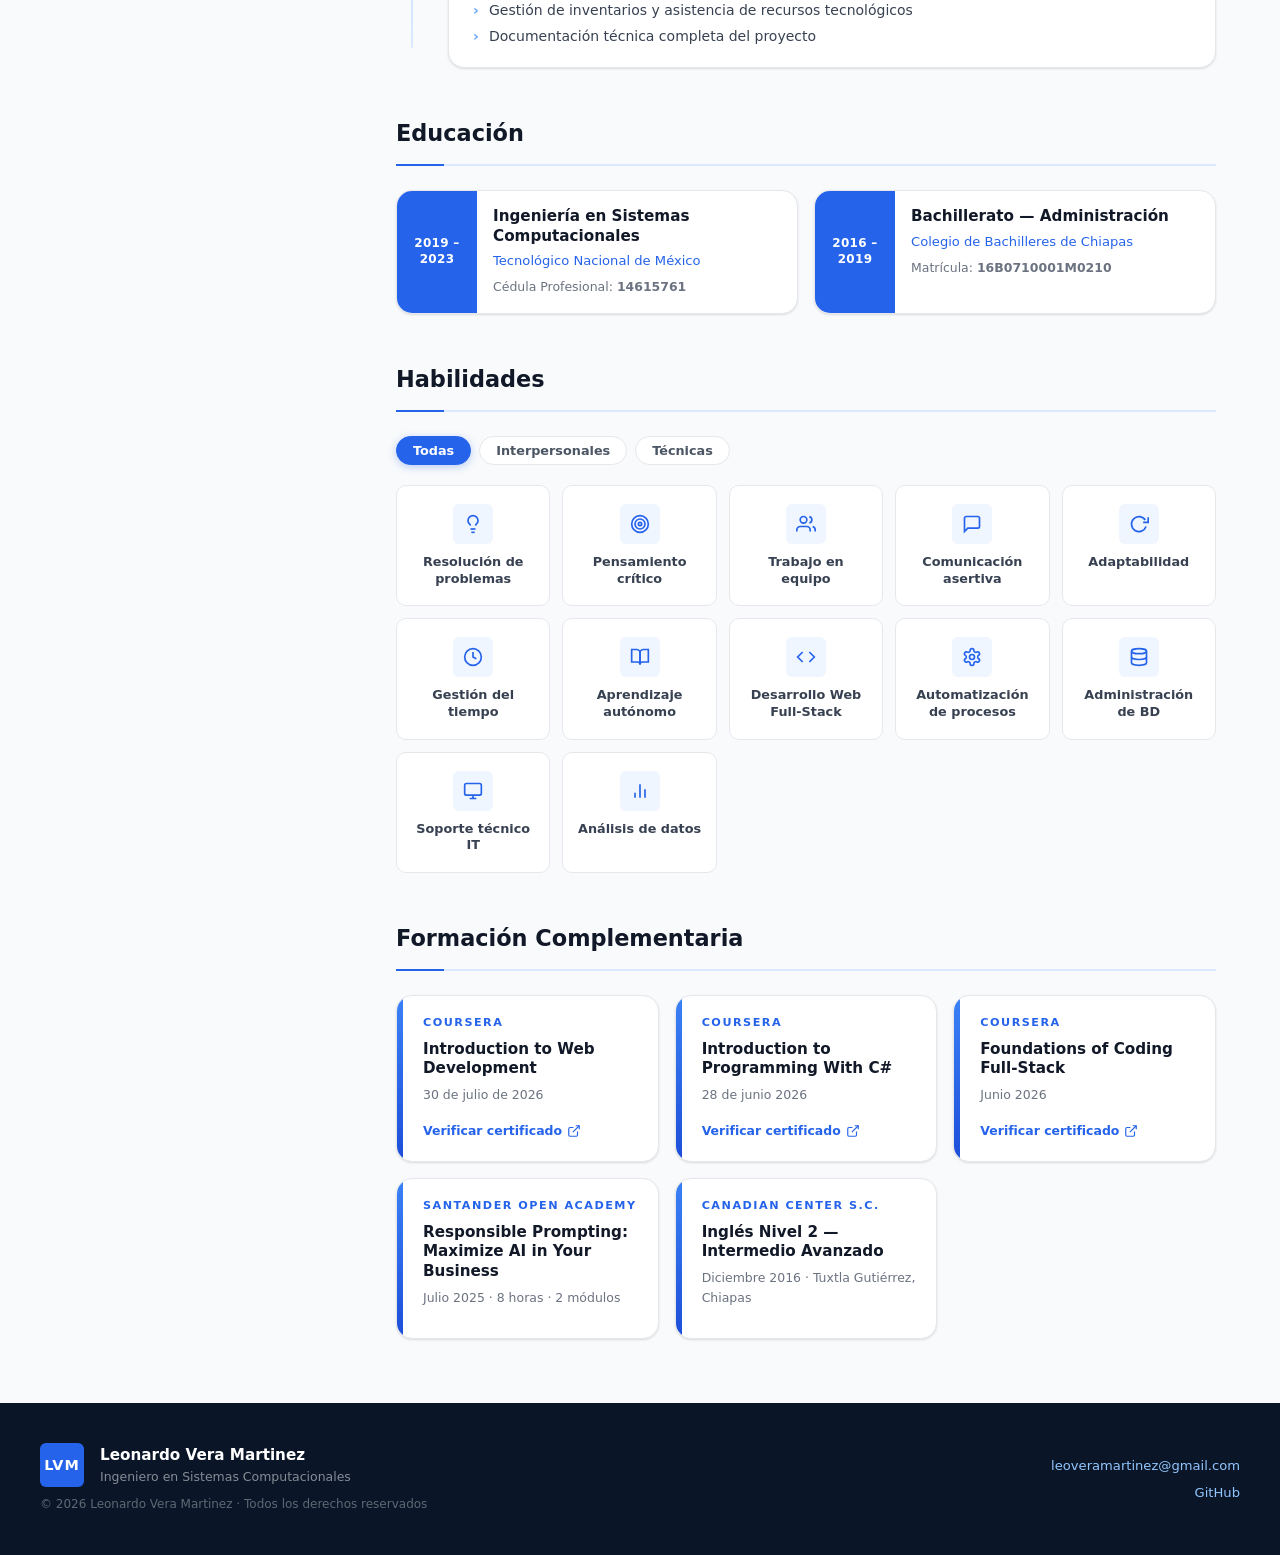
==== commit 2577ed23: "actualizacion de tecnologias" ====
--- a/index.html
+++ b/index.html
@@ -143,8 +143,8 @@
                     <span class="tool">Laravel</span>
                     <span class="tool">Python</span>
                     <span class="tool">Selenium</span>
-                    <span class="tool">Pandas</span>
-                    <span class="tool">JavaScript</span>
+                    <span class="tool">Next.JS</span>
+                    <span class="tool">.NET</span>
                     <span class="tool">HTML / CSS</span>
                     <span class="tool">Docker</span>
                     <span class="tool">Git</span>
